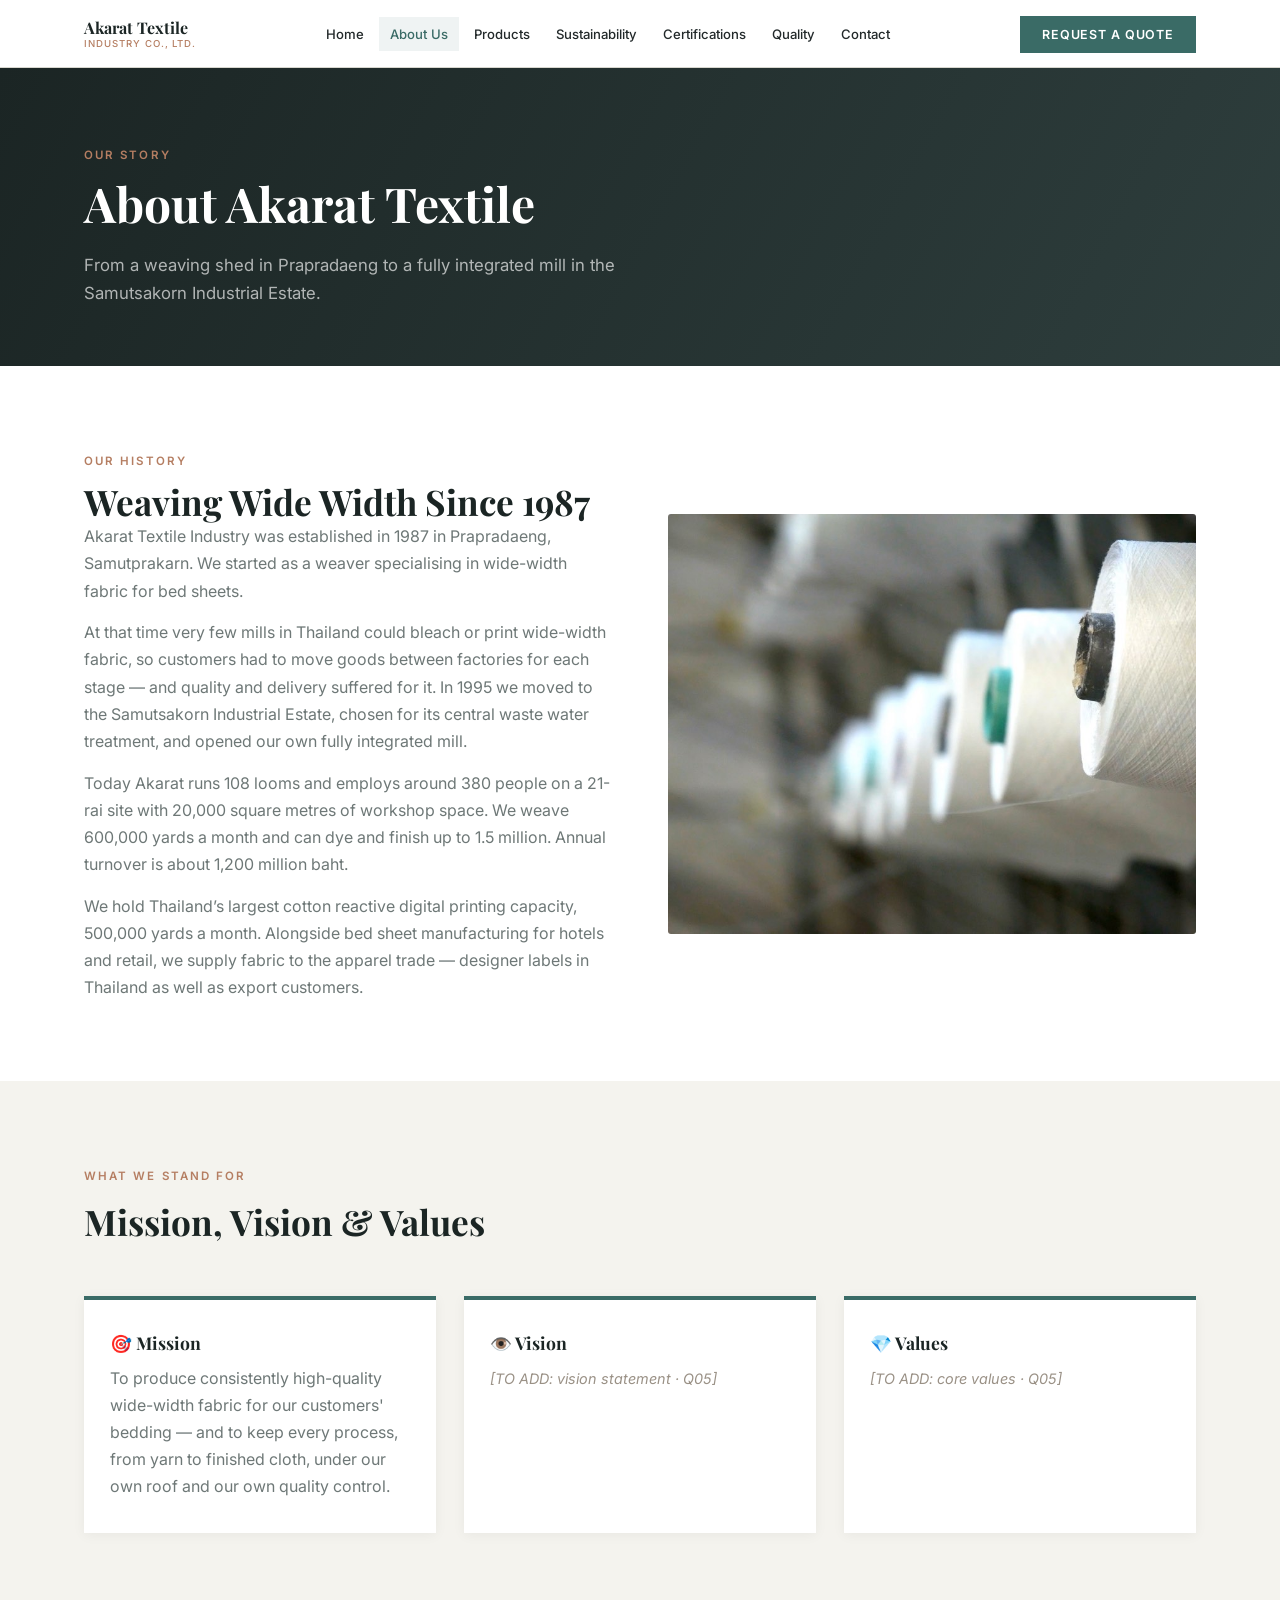
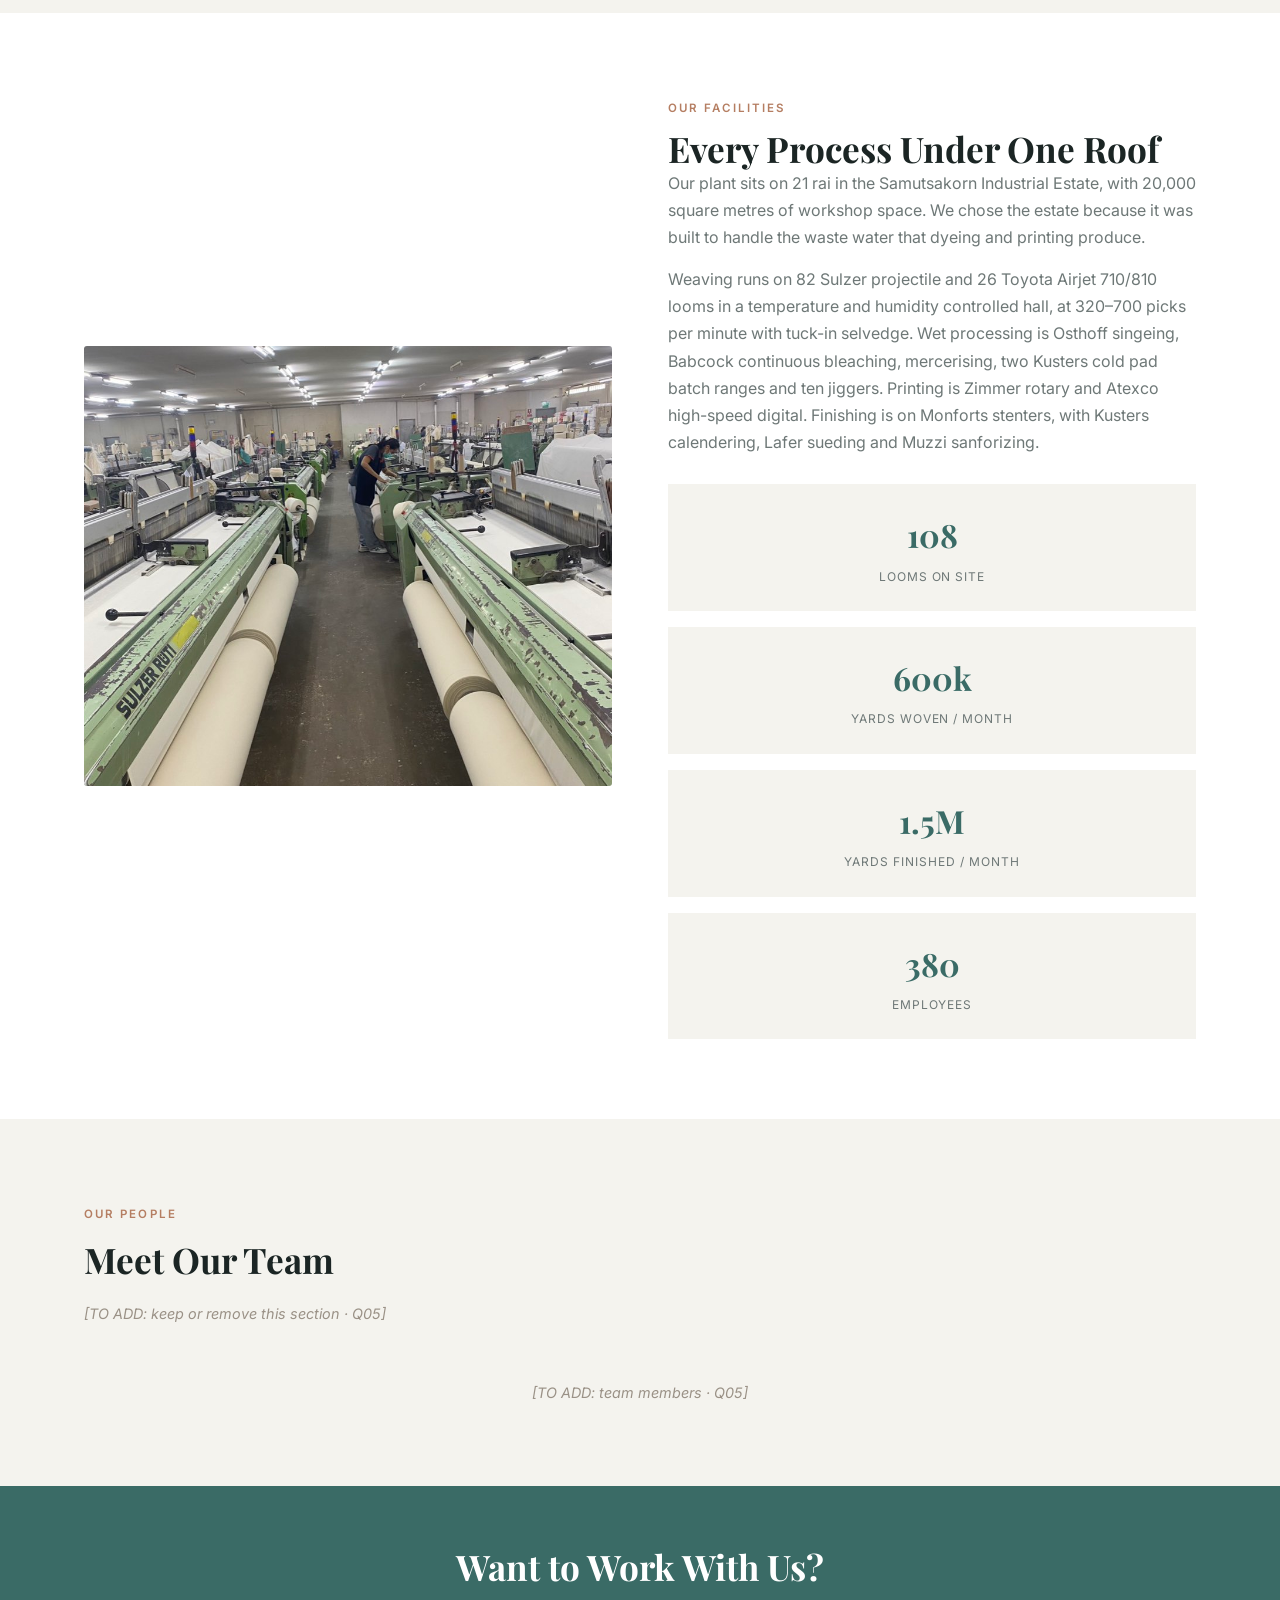
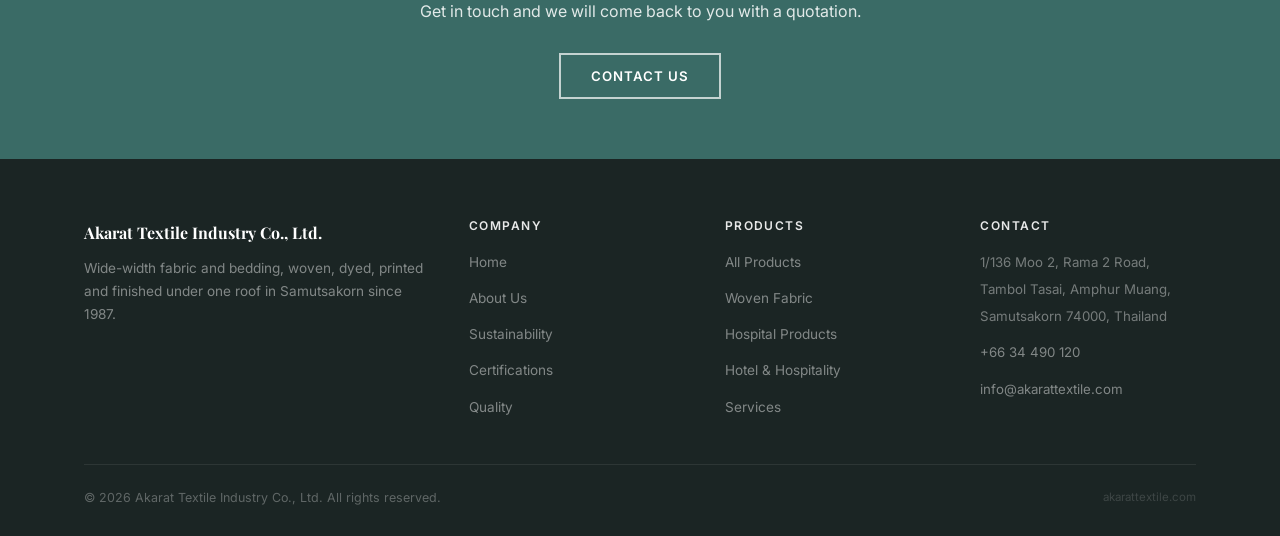
==== about.html @ 36aecc3c "Add Digital Printing as the first product category; publish the 500,000 yd/month capacity" ====
<!DOCTYPE html>
<html lang="en">
<head>
<meta charset="UTF-8">
<meta name="viewport" content="width=device-width, initial-scale=1.0">
<title>About Akarat Textile — Integrated Wide-Width Mill in Samutsakorn</title>
<meta name="description" content="Founded 1987, Akarat Textile runs 108 Sulzer and Toyota Airjet looms on a 21-rai site in the Samutsakorn Industrial Estate, with weaving, dyeing, printing and finishing all under one roof.">
<link rel="canonical" href="https://www.akarattextile.com/about.html">

<meta property="og:type" content="website">
<meta property="og:site_name" content="Akarat Textile Industry Co., Ltd.">
<meta property="og:title" content="About Akarat Textile — Integrated Wide-Width Mill in Samutsakorn">
<meta property="og:description" content="Founded 1987, Akarat Textile runs 108 Sulzer and Toyota Airjet looms on a 21-rai site in the Samutsakorn Industrial Estate, with weaving, dyeing, printing and finishing all under one roof.">
<meta property="og:url" content="https://www.akarattextile.com/about.html">
<meta property="og:image" content="https://www.akarattextile.com/images/site/weaving-hall-2.jpg">
<meta name="twitter:card" content="summary_large_image">

<link rel="icon" href="assets/favicon.svg" type="image/svg+xml">
<link rel="apple-touch-icon" href="assets/favicon.svg">

<link rel="preconnect" href="https://fonts.googleapis.com">
<link rel="preconnect" href="https://fonts.gstatic.com" crossorigin>
<link href="https://fonts.googleapis.com/css2?family=Playfair+Display:ital,wght@0,400;0,600;0,700;1,400&family=Inter:wght@300;400;500;600&display=swap" rel="stylesheet">
<link rel="stylesheet" href="assets/styles.css?v=20261118">
</head>
<body>

<nav class="site-nav">
  <div class="wrap nav-inner">

    <button class="nav-logo" onclick="navigate('home')" style="background:none;border:none;text-align:left;">
      <strong>Akarat Textile</strong>
      <span>Industry Co., Ltd.</span>
    </button>

    <div class="nav-links">
      <a href="index.html" class="nav-link" data-page="home"
         data-en="Home" data-th="หน้าหลัก">Home</a>
      <a href="about.html" class="nav-link active" data-page="about"
         data-en="About Us" data-th="เกี่ยวกับเรา">About Us</a>
      <a href="products.html" class="nav-link" data-page="products"
         data-en="Products" data-th="ผลิตภัณฑ์">Products</a>
      <a href="sustainability.html" class="nav-link" data-page="sustainability"
         data-en="Sustainability" data-th="ความยั่งยืน">Sustainability</a>
      <a href="certifications.html" class="nav-link" data-page="certifications"
         data-en="Certifications" data-th="การรับรอง">Certifications</a>
      <a href="quality.html" class="nav-link" data-page="quality"
         data-en="Quality" data-th="คุณภาพ">Quality</a>
      <a href="contact.html" class="nav-link" data-page="contact"
         data-en="Contact" data-th="ติดต่อเรา">Contact</a>
    </div>

    <div class="nav-right">
      <!-- Thai toggle hidden until Thai copy is written - see PRE-LAUNCH.md
      <button class="lang-btn" id="lang-btn" onclick="toggleLang()">ภาษาไทย</button> -->
      <button class="btn btn-accent btn-sm" onclick="navigate('contact')"
              data-en="Request a Quote" data-th="ขอใบเสนอราคา">Request a Quote</button>
      <button class="hamburger" id="hamburger" onclick="toggleMobile()" aria-label="Menu">
        <span></span><span></span><span></span>
      </button>
    </div>

  </div>
</nav>

<!-- Mobile menu -->
<div class="mobile-menu" id="mobile-menu">
  <a href="index.html" class="nav-link" data-page="home" data-en="Home" data-th="หน้าหลัก">Home</a>
  <a href="about.html" class="nav-link active" data-page="about" data-en="About Us" data-th="เกี่ยวกับเรา">About Us</a>
  <a href="products.html" class="nav-link" data-page="products" data-en="Products" data-th="ผลิตภัณฑ์">Products</a>
  <a href="sustainability.html" class="nav-link" data-page="sustainability" data-en="Sustainability" data-th="ความยั่งยืน">Sustainability</a>
  <a href="certifications.html" class="nav-link" data-page="certifications" data-en="Certifications" data-th="การรับรอง">Certifications</a>
  <a href="quality.html" class="nav-link" data-page="quality" data-en="Quality" data-th="คุณภาพ">Quality</a>
  <a href="contact.html" class="nav-link" data-page="contact" data-en="Contact" data-th="ติดต่อเรา">Contact</a>
  <button class="btn btn-accent" onclick="navigate('contact')" data-en="Request a Quote" data-th="ขอใบเสนอราคา">Request a Quote</button>
</div>

<!-- Thai notice hidden until Thai copy is written -->

<section class="page-hero">
    <div class="wrap">
      <span class="eyebrow" data-en="Our Story" data-th="เรื่องของเรา">Our Story</span>
      <h1 data-en="About Akarat Textile" data-th="เกี่ยวกับอคาราตเท็กซ์ไทล์">About Akarat Textile</h1>
      <p data-en="From a weaving shed in Prapradaeng to a fully integrated mill in the Samutsakorn Industrial Estate."
         data-th="[ภาษาไทย: คำบรรยายหน้า]">
        From a weaving shed in Prapradaeng to a fully integrated mill in the Samutsakorn Industrial Estate.
      </p>
    </div>
  </section>

  <!-- Company Story -->
  <section class="section">
    <div class="wrap">
      <div class="grid-2">
        <div>
          <span class="eyebrow" data-en="Our History" data-th="ประวัติของเรา">Our History</span>
          <h2 data-en="Weaving Wide Width Since 1987" data-th="[ภาษาไทย]">
            Weaving Wide Width Since 1987
          </h2>
          <p>Akarat Textile Industry was established in 1987 in Prapradaeng, Samutprakarn. We started as a weaver specialising in wide-width fabric for bed sheets.</p>
          <p>At that time very few mills in Thailand could bleach or print wide-width fabric, so customers had to move goods between factories for each stage — and quality and delivery suffered for it. In 1995 we moved to the Samutsakorn Industrial Estate, chosen for its central waste water treatment, and opened our own fully integrated mill.</p>
          <p>Today Akarat runs 108 looms and employs around 380 people on a 21-rai site with 20,000 square metres of workshop space. We weave 600,000 yards a month and can dye and finish up to 1.5 million. Annual turnover is about 1,200 million baht.</p>
          <p>We hold Thailand&rsquo;s largest cotton reactive digital printing capacity, 500,000 yards a month. Alongside bed sheet manufacturing for hotels and retail, we supply fabric to the apparel trade — designer labels in Thailand as well as export customers.</p>
        </div>
        <div class="ph-img" style="background-image:url('images/site/yarn-cones-closeup.jpg');background-size:cover;background-position:center;height:420px;border-radius:3px;"></div>
      </div>
    </div>
  </section>

  <!-- Mission / Vision / Values -->
  <section class="section sec-light">
    <div class="wrap">
      <div class="sec-header">
        <span class="eyebrow" data-en="What We Stand For" data-th="สิ่งที่เรายึดถือ">What We Stand For</span>
        <h2 data-en="Mission, Vision &amp; Values" data-th="พันธกิจ วิสัยทัศน์ &amp; ค่านิยม">Mission, Vision &amp; Values</h2>
      </div>
      <div class="grid-3">
        <div class="value-card">
          <h3>🎯 <span data-en="Mission" data-th="พันธกิจ">Mission</span></h3>
          <p>To produce consistently high-quality wide-width fabric for our customers' bedding — and to keep every process, from yarn to finished cloth, under our own roof and our own quality control.</p>
        </div>
        <div class="value-card">
          <h3>👁️ <span data-en="Vision" data-th="วิสัยทัศน์">Vision</span></h3>
          <p><span class="to-add">[TO ADD: vision statement · Q05]</span></p>
        </div>
        <div class="value-card">
          <h3>💎 <span data-en="Values" data-th="ค่านิยม">Values</span></h3>
          <p><span class="to-add">[TO ADD: core values · Q05]</span></p>
        </div>
      </div>
    </div>
  </section>

  <!-- Factory Capabilities -->
  <section class="section">
    <div class="wrap">
      <div class="grid-2">
        <div class="ph-img" style="background-image:url('images/site/weaving-sulzer-hall-1.jpg');background-size:cover;background-position:center;height:440px;border-radius:3px;"></div>
        <div>
          <span class="eyebrow" data-en="Our Facilities" data-th="โรงงานของเรา">Our Facilities</span>
          <h2 data-en="Every Process Under One Roof" data-th="[ภาษาไทย]">
            Every Process Under One Roof
          </h2>
          <p>Our plant sits on 21 rai in the Samutsakorn Industrial Estate, with 20,000 square metres of workshop space. We chose the estate because it was built to handle the waste water that dyeing and printing produce.</p>
          <p>Weaving runs on 82 Sulzer projectile and 26 Toyota Airjet 710/810 looms in a temperature and humidity controlled hall, at 320–700 picks per minute with tuck-in selvedge. Wet processing is Osthoff singeing, Babcock continuous bleaching, mercerising, two Kusters cold pad batch ranges and ten jiggers. Printing is Zimmer rotary and Atexco high-speed digital. Finishing is on Monforts stenters, with Kusters calendering, Lafer sueding and Muzzi sanforizing.</p>
          <div style="display:grid;grid-template-columns:repeat(auto-fit,minmax(260px,1fr));gap:16px;margin-top:28px;">
            <div class="stat-box"><div class="n">108</div><div class="l">Looms on site</div></div>
            <div class="stat-box"><div class="n">600k</div><div class="l">Yards woven / month</div></div>
            <div class="stat-box"><div class="n">1.5M</div><div class="l">Yards finished / month</div></div>
            <div class="stat-box"><div class="n">380</div><div class="l">Employees</div></div>
          </div>
        </div>
      </div>
    </div>
  </section>

  <!-- Team -->
  <section class="section sec-light">
    <div class="wrap">
      <div class="sec-header">
        <span class="eyebrow" data-en="Our People" data-th="ทีมของเรา">Our People</span>
        <h2 data-en="Meet Our Team" data-th="พบกับทีมของเรา">Meet Our Team</h2>
        <p><span class="to-add">[TO ADD: keep or remove this section · Q05]</span></p>
      </div>
      <p style="text-align:center;max-width:500px;margin:0 auto;"><span class="to-add">[TO ADD: team members · Q05]</span></p>
    </div>
  </section>

  <!-- CTA -->
  <section class="cta-banner">
    <div class="wrap">
      <h2 data-en="Want to Work With Us?" data-th="ต้องการทำงานร่วมกับเรา?">Want to Work With Us?</h2>
      <p>Get in touch and we will come back to you with a quotation.</p>
      <button class="btn btn-outline" onclick="navigate('contact')"
              data-en="Contact Us" data-th="ติดต่อเรา">Contact Us</button>
    </div>
  </section>


<footer class="site-footer">
  <div class="wrap">
    <div class="footer-grid">
      <div class="footer-brand">
        <div class="footer-brand-name">Akarat Textile Industry Co., Ltd.</div>
        <p>Wide-width fabric and bedding, woven, dyed, printed and finished under one roof in Samutsakorn since 1987.</p>
      </div>
      <div class="footer-col">
        <h4 data-en="Company" data-th="บริษัท">Company</h4>
        <ul>
          <li><a href="index.html" data-en="Home" data-th="หน้าหลัก">Home</a></li>
          <li><a href="about.html" data-en="About Us" data-th="เกี่ยวกับเรา">About Us</a></li>
          <li><a href="sustainability.html" data-en="Sustainability" data-th="ความยั่งยืน">Sustainability</a></li>
          <li><a href="certifications.html" data-en="Certifications" data-th="การรับรอง">Certifications</a></li>
          <li><a href="quality.html" data-en="Quality" data-th="คุณภาพ">Quality</a></li>
        </ul>
      </div>
      <div class="footer-col">
        <h4 data-en="Products" data-th="ผลิตภัณฑ์">Products</h4>
        <ul>
          <li><a href="products.html" data-en="All Products" data-th="ผลิตภัณฑ์ทั้งหมด">All Products</a></li>
          <li><a href="products.html" data-en="Woven Fabric" data-th="ผ้าทอ">Woven Fabric</a></li>
          <li><a href="products.html" data-en="Hospital Products" data-th="ผลิตภัณฑ์โรงพยาบาล">Hospital Products</a></li>
          <li><a href="products.html" data-en="Hotel &amp; Hospitality" data-th="โรงแรมและการบริการ">Hotel &amp; Hospitality</a></li>
          <li><a href="products.html" data-en="Services" data-th="บริการ">Services</a></li>
        </ul>
      </div>
      <div class="footer-col">
        <h4 data-en="Contact" data-th="ติดต่อ">Contact</h4>
        <ul>
          <li><span style="color:rgba(255,255,255,.4);font-size:.83rem;">1/136 Moo 2, Rama 2 Road, Tambol Tasai, Amphur Muang, Samutsakorn 74000, Thailand</span></li>
          <li><a href="tel:+6634490120" style="font-size:.83rem;">+66 34 490 120</a></li>
          <li><a href="mailto:info@akarattextile.com" style="font-size:.83rem;">info@akarattextile.com</a></li>
        </ul>
      </div>
    </div>
    <div class="footer-bottom">
      <span>© <span id="yr"></span> Akarat Textile Industry Co., Ltd. All rights reserved.</span>
      <span style="font-size:.72rem;opacity:.5;">akarattextile.com</span>
    </div>
  </div>
</footer>

<script src="assets/site.js?v=20261118"></script>
</body>
</html>
---- assets/styles.css ----
/* ================================================================
   VARIABLES & RESET
   ================================================================ */
:root {
  /* Palette sampled from a photograph of the Akarat building.
     Slate with a green-cyan cast, warm off-white render, clay fins. */
  --primary:   #1B2524;   /* near-black slate */
  --slate:     #2E3E3D;   /* lifted slate, for gradients */
  --accent:    #3A6B66;   /* glass teal */
  --accent-h:  #2C5450;
  --light:     #F4F3EE;   /* warm paper */
  --light2:    #E8E7E0;
  --white:     #ffffff;
  --text:      #22292A;
  --muted:     #6E7877;
  --border:    #D8D7CF;
  --gold:      #B57E62;   /* clay — the building's fins */
  --fh:        'Playfair Display', Georgia, serif;
  --fb:        'Inter', system-ui, sans-serif;
  --nav-h:     68px;
  --max:       1160px;
  --radius:    0;      /* squared geometry */
  --shadow:    0 2px 16px rgba(27,37,36,.10);
  --tr:        0.2s ease;
}
*, *::before, *::after { box-sizing: border-box; margin: 0; padding: 0; }
html { scroll-behavior: smooth; }
body { font-family: var(--fb); font-size: 16px; color: var(--text); background: var(--white); line-height: 1.7; -webkit-font-smoothing: antialiased; }
img { max-width: 100%; display: block; }
a { color: inherit; text-decoration: none; }
ul, ol { list-style: none; }
button { font-family: inherit; cursor: pointer; border: none; background: none; }
input, select, textarea { font-family: inherit; }

/* ================================================================
   TYPOGRAPHY
   ================================================================ */
h1,h2,h3,h4,h5 { font-family: var(--fh); line-height: 1.2; color: var(--primary); }
h1 { font-size: clamp(2rem, 4.5vw, 3rem); }
h2 { font-size: clamp(1.5rem, 3vw, 2.2rem); }
h3 { font-size: 1.3rem; }
h4 { font-size: 1rem; font-family: var(--fb); font-weight: 600; }
p  { color: var(--muted); margin-bottom: .9rem; }
p:last-child { margin-bottom: 0; }

.eyebrow {
  display: inline-block;
  font-size: .72rem;
  font-weight: 600;
  letter-spacing: .18em;
  text-transform: uppercase;
  color: var(--gold);
  margin-bottom: .6rem;
}

/* ================================================================
   LAYOUT
   ================================================================ */
.wrap { max-width: var(--max); margin: 0 auto; padding: 0 24px; }
.section { padding: 80px 0; }
.sec-light { background: var(--light); }
.sec-dark  { background: var(--primary); }
.sec-dark h1,.sec-dark h2,.sec-dark h3,.sec-dark h4 { color: var(--white); }
.sec-dark p { color: rgba(255,255,255,.65); }
.sec-header { text-align: left; max-width: 640px; margin: 0 0 52px; }
/* Breathing room under a section heading before its standfirst. */
.sec-header h2 { margin-bottom: 18px; }
.sec-header .eyebrow { margin-bottom: .9rem; }

.grid-2 { display: grid; grid-template-columns: 1fr 1fr; gap: 56px; align-items: center; }
.grid-3 { display: grid; grid-template-columns: repeat(3,1fr); gap: 28px; }
.grid-4 { display: grid; grid-template-columns: repeat(4,1fr); gap: 28px; }
.grid-auto { display: grid; grid-template-columns: repeat(auto-fill, minmax(280px,1fr)); gap: 24px; }

/* ================================================================
   BUTTONS
   ================================================================ */
.btn {
  display: inline-block;
  padding: 13px 30px;
  font-size: .83rem;
  font-weight: 600;
  letter-spacing: .07em;
  text-transform: uppercase;
  border-radius: var(--radius);
  transition: all var(--tr);
  border: 2px solid transparent;
  cursor: pointer;
}
.btn-accent  { background: var(--accent); color: var(--white); border-color: var(--accent); }
.btn-accent:hover { background: var(--accent-h); border-color: var(--accent-h); }
.btn-outline { background: transparent; color: var(--white); border-color: rgba(255,255,255,.7); }
.btn-outline:hover { background: var(--white); color: var(--primary); border-color: var(--white); }
.btn-dark    { background: var(--primary); color: var(--white); border-color: var(--primary); }
.btn-dark:hover { background: var(--slate); }
.btn-ghost   { background: transparent; color: var(--accent); border-color: var(--accent); }
.btn-ghost:hover { background: var(--accent); color: var(--white); }
.btn-sm { padding: 9px 20px; font-size: .78rem; }

/* ================================================================
   PAGE SWITCHING
   ================================================================ */
.page { display: none; }
.page.active { display: block; animation: fadeUp .28s ease both; }
@keyframes fadeUp {
  from { opacity: 0; transform: translateY(10px); }
  to   { opacity: 1; transform: translateY(0); }
}

/* ================================================================
   NAVIGATION
   ================================================================ */
.site-nav {
  position: sticky; top: 0; z-index: 200;
  background: var(--white);
  border-bottom: 1px solid var(--border);
  height: var(--nav-h);
}
.nav-inner {
  display: flex; align-items: center; justify-content: space-between;
  height: var(--nav-h); gap: 16px;
}
.nav-logo {
  display: flex; flex-direction: column; line-height: 1.15;
  font-family: var(--fh); color: var(--primary);
  white-space: nowrap; flex-shrink: 0;
}
.nav-logo strong { font-size: 1rem; font-weight: 700; }
.nav-logo span   { font-size: .6rem; letter-spacing: .1em; text-transform: uppercase; color: var(--gold); font-family: var(--fb); font-weight: 500; }

.nav-links {
  display: flex; align-items: center; gap: 4px;
  flex: 1; justify-content: center;
}
.nav-links a {
  padding: 6px 11px;
  font-size: .82rem; font-weight: 500;
  color: var(--text); border-radius: var(--radius);
  transition: color var(--tr), background var(--tr);
  white-space: nowrap;
}
.nav-links a:hover { color: var(--accent); }
.nav-links a.active { color: var(--accent); background: rgba(58,107,102,.08); }

.nav-right { display: flex; align-items: center; gap: 10px; flex-shrink: 0; }

.lang-btn {
  font-size: .76rem; font-weight: 600; padding: 6px 12px;
  border: 1px solid var(--border); border-radius: 0;
  color: var(--text); transition: all var(--tr);
}
.lang-btn:hover { border-color: var(--accent); color: var(--accent); }

/* mobile hamburger */
.hamburger {
  display: none; flex-direction: column; gap: 5px;
  padding: 4px; cursor: pointer;
}
.hamburger span {
  display: block; width: 22px; height: 2px;
  background: var(--primary); border-radius: 2px;
  transition: all var(--tr);
}
.hamburger.open span:nth-child(1) { transform: translateY(7px) rotate(45deg); }
.hamburger.open span:nth-child(2) { opacity: 0; }
.hamburger.open span:nth-child(3) { transform: translateY(-7px) rotate(-45deg); }

.mobile-menu {
  display: none; position: fixed; top: var(--nav-h); left: 0; right: 0;
  background: var(--white); border-bottom: 1px solid var(--border);
  padding: 16px 24px; z-index: 199;
  flex-direction: column; gap: 4px;
}
.mobile-menu.open { display: flex; }
.mobile-menu a {
  padding: 10px 8px; font-size: .9rem; font-weight: 500;
  border-radius: var(--radius); color: var(--text);
}
.mobile-menu a:hover, .mobile-menu a.active { color: var(--accent); background: rgba(58,107,102,.07); }
.mobile-menu .btn { margin-top: 8px; text-align: center; }

/* Thai language notice */
.lang-notice {
  display: none;
  background: #F2EDE7; border-top: 3px solid var(--gold);
  padding: 10px 24px; text-align: center;
  font-size: .82rem; color: #6B4A38;
}
body.lang-th .lang-notice { display: block; }

/* ================================================================
   HERO
   ================================================================ */
.hero {
  min-height: 90vh;
  background: var(--primary) url('../images/site/hero-yarn-cones.jpg') center/cover no-repeat;
  display: flex; align-items: center;
  position: relative; overflow: hidden;
}
/* Scrim: heavy on the left where the copy sits, opening up on the right
   so the yarn cones still read. Without it the headline turns to mush. */
.hero::after {
  content: '';
  position: absolute; inset: 0;
  background: linear-gradient(90deg,
    rgba(27,37,36,.94) 0%, rgba(27,37,36,.86) 45%, rgba(27,37,36,.60) 100%);
  pointer-events: none;
}
.hero-content { position: relative; z-index: 2; max-width: 640px; padding: 64px 0; }
.hero-badge {
  display: inline-block;
  border: 1px solid rgba(181,126,98,.6);
  background: rgba(181,126,98,.1);
  color: var(--gold); font-size: .72rem;
  letter-spacing: .18em; text-transform: uppercase;
  padding: 6px 16px; border-radius: var(--radius);
  font-weight: 600; margin-bottom: 22px;
}
.hero h1 { color: var(--white); margin-bottom: 20px; font-size: clamp(2.2rem,5vw,3.4rem); }
.hero p  { color: rgba(255,255,255,.75); font-size: 1.05rem; max-width: 500px; margin-bottom: 36px; }
.hero-btns { display: flex; gap: 14px; flex-wrap: wrap; }
.hero-stats { display: flex; gap: 48px; margin-top: 56px; }
.hero-stats > div { border-top: 1px solid var(--gold); padding-top: 18px; min-width: 104px; }
.stat-num {
  display: block; font-family: var(--fh); font-size: 2rem;
  font-weight: 700; color: var(--gold);
}
.stat-lbl {
  font-size: .72rem; letter-spacing: .1em; text-transform: uppercase;
  color: rgba(255,255,255,.55);
}

/* ================================================================
   PAGE HERO (interior pages)
   ================================================================ */
.page-hero {
  background: linear-gradient(118deg, var(--primary) 0%, var(--slate) 100%);
  padding: 72px 0 58px; text-align: left;
}
.page-hero h1 { color: var(--white); margin-bottom: 18px; }
.page-hero p  { color: rgba(255,255,255,.65); font-size: 1.05rem; max-width: 580px; margin: 0; }

/* ================================================================
   ABOUT STRIP (homepage teaser)
   ================================================================ */
.about-strip { display: grid; grid-template-columns: 1fr 1fr; min-height: 440px; }
.strip-img { min-height: 360px; }
.strip-body { background: var(--light); padding: 60px 52px; display: flex; flex-direction: column; justify-content: center; }
.strip-body h2 { margin-bottom: 16px; }

/* ================================================================
   PRODUCT CARDS (homepage preview)
   ================================================================ */
.prod-card {
  background: transparent; border: none; overflow: hidden;
  transition: transform var(--tr);
}
.prod-card:hover { transform: translateY(-3px); }
.prod-card-img { height: 215px; width: 100%; }
.prod-card-body { padding: 16px 0 0; border-top: 1px solid var(--border); }
.prod-card-body h3 { font-size: 1rem; margin-bottom: 6px; }
.prod-card-body p  { font-size: .85rem; }

/* ================================================================
   FEATURES GRID
   ================================================================ */
.feature-box { text-align: center; padding: 28px 20px; }
.feat-icon {
  width: 56px; height: 56px; border-radius: 0;
  background: rgba(255,255,255,.08);
  display: flex; align-items: center; justify-content: center;
  font-size: 1.4rem; margin: 0 auto 16px;
  border: 1px solid rgba(255,255,255,.12);
}
.feature-box h3 { font-size: 1.05rem; color: var(--white); margin-bottom: 8px; }

/* ================================================================
   MARKETS
   ================================================================ */
.market-tags { display: flex; flex-wrap: wrap; gap: 10px; justify-content: center; margin-top: 28px; }
.market-tag {
  background: rgba(255,255,255,.08);
  border: 1px solid rgba(255,255,255,.18);
  color: rgba(255,255,255,.85); padding: 7px 18px;
  border-radius: 0; font-size: .85rem;
}

/* ================================================================
   TESTIMONIALS
   ================================================================ */
.testi-card {
  background: var(--white); border-radius: var(--radius);
  padding: 30px; border-left: 4px solid var(--accent);
  box-shadow: 0 2px 12px rgba(0,0,0,.06);
}
.testi-text { font-style: italic; color: var(--text); font-size: .92rem; margin-bottom: 16px; }
.testi-name { font-weight: 600; font-size: .85rem; color: var(--primary); }
.testi-co   { font-size: .78rem; color: var(--muted); }

/* ================================================================
   CTA BANNER
   ================================================================ */
.cta-banner { background: var(--accent); padding: 60px 0; text-align: center; }
.cta-banner h2 { color: var(--white); margin-bottom: 10px; }
.cta-banner p  { color: rgba(255,255,255,.85); margin-bottom: 28px; }

/* ================================================================
   PRODUCTS PAGE
   ================================================================ */
.filter-bar { display: flex; gap: 10px; flex-wrap: wrap; margin-bottom: 48px; }
.filter-btn {
  padding: 8px 18px; font-size: .8rem; font-weight: 500;
  border: 1px solid var(--border); border-radius: 0;
  color: var(--text); transition: all var(--tr);
}
.filter-btn:hover, .filter-btn.active {
  background: var(--primary); color: var(--white); border-color: var(--primary);
}

.prod-section { padding: 52px 0; border-bottom: 1px solid var(--border); }
.prod-section:last-child { border-bottom: none; }
.prod-detail { display: grid; grid-template-columns: 1fr 1fr; gap: 52px; align-items: start; }
.prod-detail.reverse .prod-detail-img { order: 2; }
.prod-detail.reverse .prod-detail-body { order: 1; }
.prod-detail-img { border-radius: var(--radius); overflow: hidden; }

.spec-table { width: 100%; border-collapse: collapse; margin-top: 18px; font-size: .84rem; }
.spec-table th, .spec-table td {
  padding: 9px 13px; text-align: left;
  border-bottom: 1px solid var(--border);
}
.spec-table th {
  background: var(--light); font-weight: 600;
  color: var(--primary); font-size: .75rem;
  text-transform: uppercase; letter-spacing: .06em;
}
.spec-table tr:last-child td { border-bottom: none; }

.prod-tags { display: flex; flex-wrap: wrap; gap: 6px; margin-top: 16px; }
.prod-tag {
  background: var(--light); color: var(--primary);
  font-size: .72rem; padding: 4px 12px;
  border-radius: 0; border: 1px solid var(--border);
}

.service-badge {
  display: inline-block;
  background: rgba(58,107,102,.12); color: var(--accent);
  font-size: .72rem; font-weight: 600; letter-spacing: .1em;
  text-transform: uppercase; padding: 4px 12px; border-radius: 0;
  border: 1px solid rgba(58,107,102,.3); margin-bottom: 12px;
}

/* ================================================================
   ABOUT PAGE
   ================================================================ */
.stat-box {
  background: var(--light); border-radius: var(--radius);
  padding: 24px; text-align: center;
}
.stat-box .n { font-family: var(--fh); font-size: 2rem; color: var(--accent); font-weight: 700; }
.stat-box .l { font-size: .75rem; text-transform: uppercase; letter-spacing: .08em; color: var(--muted); margin-top: 4px; }

.value-card {
  background: var(--white); border-radius: var(--radius);
  padding: 32px 26px; border-top: 4px solid var(--accent);
  box-shadow: 0 2px 12px rgba(0,0,0,.05);
}
.value-card h3 { margin-bottom: 12px; font-size: 1.1rem; }

/* ================================================================
   SUSTAINABILITY / CERTS / QUALITY
   ================================================================ */
.principle-card {
  display: flex; gap: 20px; align-items: flex-start;
  padding: 28px; background: var(--white);
  border-radius: var(--radius); box-shadow: 0 2px 12px rgba(0,0,0,.05);
}
.principle-icon {
  width: 48px; height: 48px; border-radius: 0;
  background: rgba(58,107,102,.1); border: 1px solid rgba(58,107,102,.2);
  display: flex; align-items: center; justify-content: center;
  font-size: 1.2rem; flex-shrink: 0;
}
.principle-card h4 { margin-bottom: 6px; }

.cert-card {
  background: var(--white); border: 1px solid var(--border);
  border-radius: var(--radius); padding: 32px 24px; text-align: center;
  transition: box-shadow var(--tr);
}
.cert-card:hover { box-shadow: var(--shadow); }
.cert-icon {
  width: 72px; height: 72px; border-radius: 0;
  background: var(--light2); display: flex; align-items: center;
  justify-content: center; font-size: 2rem; margin: 0 auto 16px;
}
.cert-card h3 { font-size: 1rem; margin-bottom: 8px; }

.process-step {
  display: flex; gap: 20px; align-items: flex-start; margin-bottom: 32px;
}
.step-num {
  width: 44px; height: 44px; border-radius: 0;
  background: var(--accent); color: var(--white);
  font-family: var(--fh); font-size: 1.1rem; font-weight: 700;
  display: flex; align-items: center; justify-content: center; flex-shrink: 0;
}
.process-step h4 { margin-bottom: 6px; }

/* ================================================================
   CONTACT PAGE
   ================================================================ */
.contact-grid { display: grid; grid-template-columns: 1fr 1.4fr; gap: 64px; align-items: start; }
.contact-detail { display: flex; gap: 14px; align-items: flex-start; margin-bottom: 22px; }
.cd-icon {
  width: 38px; height: 38px; background: var(--light);
  border-radius: 0; display: flex; align-items: center;
  justify-content: center; font-size: .95rem; flex-shrink: 0;
}
.cd-label { font-weight: 600; font-size: .82rem; display: block; margin-bottom: 3px; }
.cd-val { font-size: .85rem; color: var(--muted); }

.form-group { margin-bottom: 18px; }
.form-group label { display: block; font-size: .83rem; font-weight: 500; margin-bottom: 6px; }
.form-group input,
.form-group select,
.form-group textarea {
  width: 100%; padding: 11px 14px;
  border: 1px solid var(--border); border-radius: var(--radius);
  font-size: .9rem; color: var(--text);
  transition: border-color var(--tr);
}
.form-group input:focus,
.form-group select:focus,
.form-group textarea:focus { outline: none; border-color: var(--accent); }
.form-group textarea { resize: vertical; min-height: 110px; }
.form-row { display: grid; grid-template-columns: 1fr 1fr; gap: 16px; }

.form-success {
  display: none; background: #e8f5e9; border: 1px solid #a5d6a7;
  border-radius: var(--radius); padding: 16px 20px;
  color: #2e7d32; font-size: .9rem; margin-bottom: 20px; text-align: center;
}
.form-success.show { display: block; }

.map-placeholder {
  background: var(--light2); border-radius: var(--radius);
  height: 200px; display: flex; align-items: center;
  justify-content: center; color: var(--muted);
  font-size: .82rem; text-align: center; padding: 20px;
  border: 1px dashed var(--border); margin-top: 24px;
}

.quote-divider {
  border-top: 2px solid var(--border); margin-top: 48px; padding-top: 40px;
}

/* ================================================================
   FOOTER
   ================================================================ */
.site-footer { background: var(--primary); padding: 60px 0 28px; }
.footer-grid { display: grid; grid-template-columns: 1.6fr 1fr 1fr 1fr; gap: 40px; margin-bottom: 44px; }
.footer-brand-name { font-family: var(--fh); font-size: 1rem; color: var(--white); font-weight: 700; margin-bottom: 10px; }
.footer-brand p { font-size: .85rem; color: rgba(255,255,255,.45); }
.footer-col h4 {
  font-family: var(--fb); font-size: .75rem; font-weight: 600;
  letter-spacing: .12em; text-transform: uppercase;
  color: rgba(255,255,255,.9); margin-bottom: 14px;
}
.footer-col ul { display: flex; flex-direction: column; gap: 9px; }
.footer-col ul a { font-size: .85rem; color: rgba(255,255,255,.45); transition: color var(--tr); }
.footer-col ul a:hover { color: var(--accent); }
.footer-bottom {
  border-top: 1px solid rgba(255,255,255,.08); padding-top: 22px;
  display: flex; justify-content: space-between; align-items: center;
  font-size: .78rem; color: rgba(255,255,255,.3);
}

/* ================================================================
   PLACEHOLDER STYLES (remove in production)
   ================================================================ */
.ph-img {
  display: flex; align-items: center; justify-content: center;
  text-align: center; padding: 20px;
  font-size: .78rem; color: rgba(0,0,0,.35); line-height: 1.5;
}
.to-add { color:#9a9186; font-style:italic; font-size:.9em; }
.ph-text {
  background: #fffbf0; border: 1px dashed #d4b060;
  border-radius: var(--radius); padding: 10px 14px;
  font-size: .8rem; color: #9a7430; font-style: italic;
  margin-bottom: 14px;
}

/* ================================================================
   SCROLL-TO-TOP
   ================================================================ */
#back-top {
  position: fixed; bottom: 28px; right: 28px; z-index: 300;
  width: 42px; height: 42px; border-radius: 0;
  background: var(--primary); color: var(--white);
  display: flex; align-items: center; justify-content: center;
  font-size: 1rem; opacity: 0; pointer-events: none;
  transition: opacity var(--tr), background var(--tr);
  box-shadow: 0 2px 12px rgba(0,0,0,.2);
}
#back-top.show { opacity: 1; pointer-events: all; }
#back-top:hover { background: var(--accent); }

/* ================================================================
   RESPONSIVE
   ================================================================ */
@media (max-width: 960px) {
  /* Narrow screens: the headline crosses the whole frame, so the scrim
     has to stay dark all the way across or the type turns to mush. */
  .hero::after { background: linear-gradient(90deg,
    rgba(27,37,36,.94) 0%, rgba(27,37,36,.90) 55%, rgba(27,37,36,.82) 100%); }
  .nav-links { display: none; }
  .hamburger { display: flex; }
  .nav-right .btn { display: none; }
  .about-strip { grid-template-columns: 1fr; }
  .contact-grid { grid-template-columns: 1fr; }
  .footer-grid { grid-template-columns: 1fr 1fr; }
  .grid-2 { grid-template-columns: 1fr; gap: 32px; }
  .grid-3 { grid-template-columns: 1fr 1fr; }
  .grid-4 { grid-template-columns: 1fr 1fr; }
  .prod-detail { grid-template-columns: 1fr; }
  .prod-detail.reverse .prod-detail-img { order: 0; }
  .prod-detail.reverse .prod-detail-body { order: 0; }
  .hero-stats { gap: 28px; }
}
@media (max-width: 600px) {
  .section { padding: 56px 0; }
  .strip-body { padding: 36px 24px; }
  .grid-3, .grid-4 { grid-template-columns: 1fr; }
  .form-row { grid-template-columns: 1fr; }
  .footer-grid { grid-template-columns: 1fr; }
  .hero-stats { flex-wrap: wrap; gap: 20px; }
}
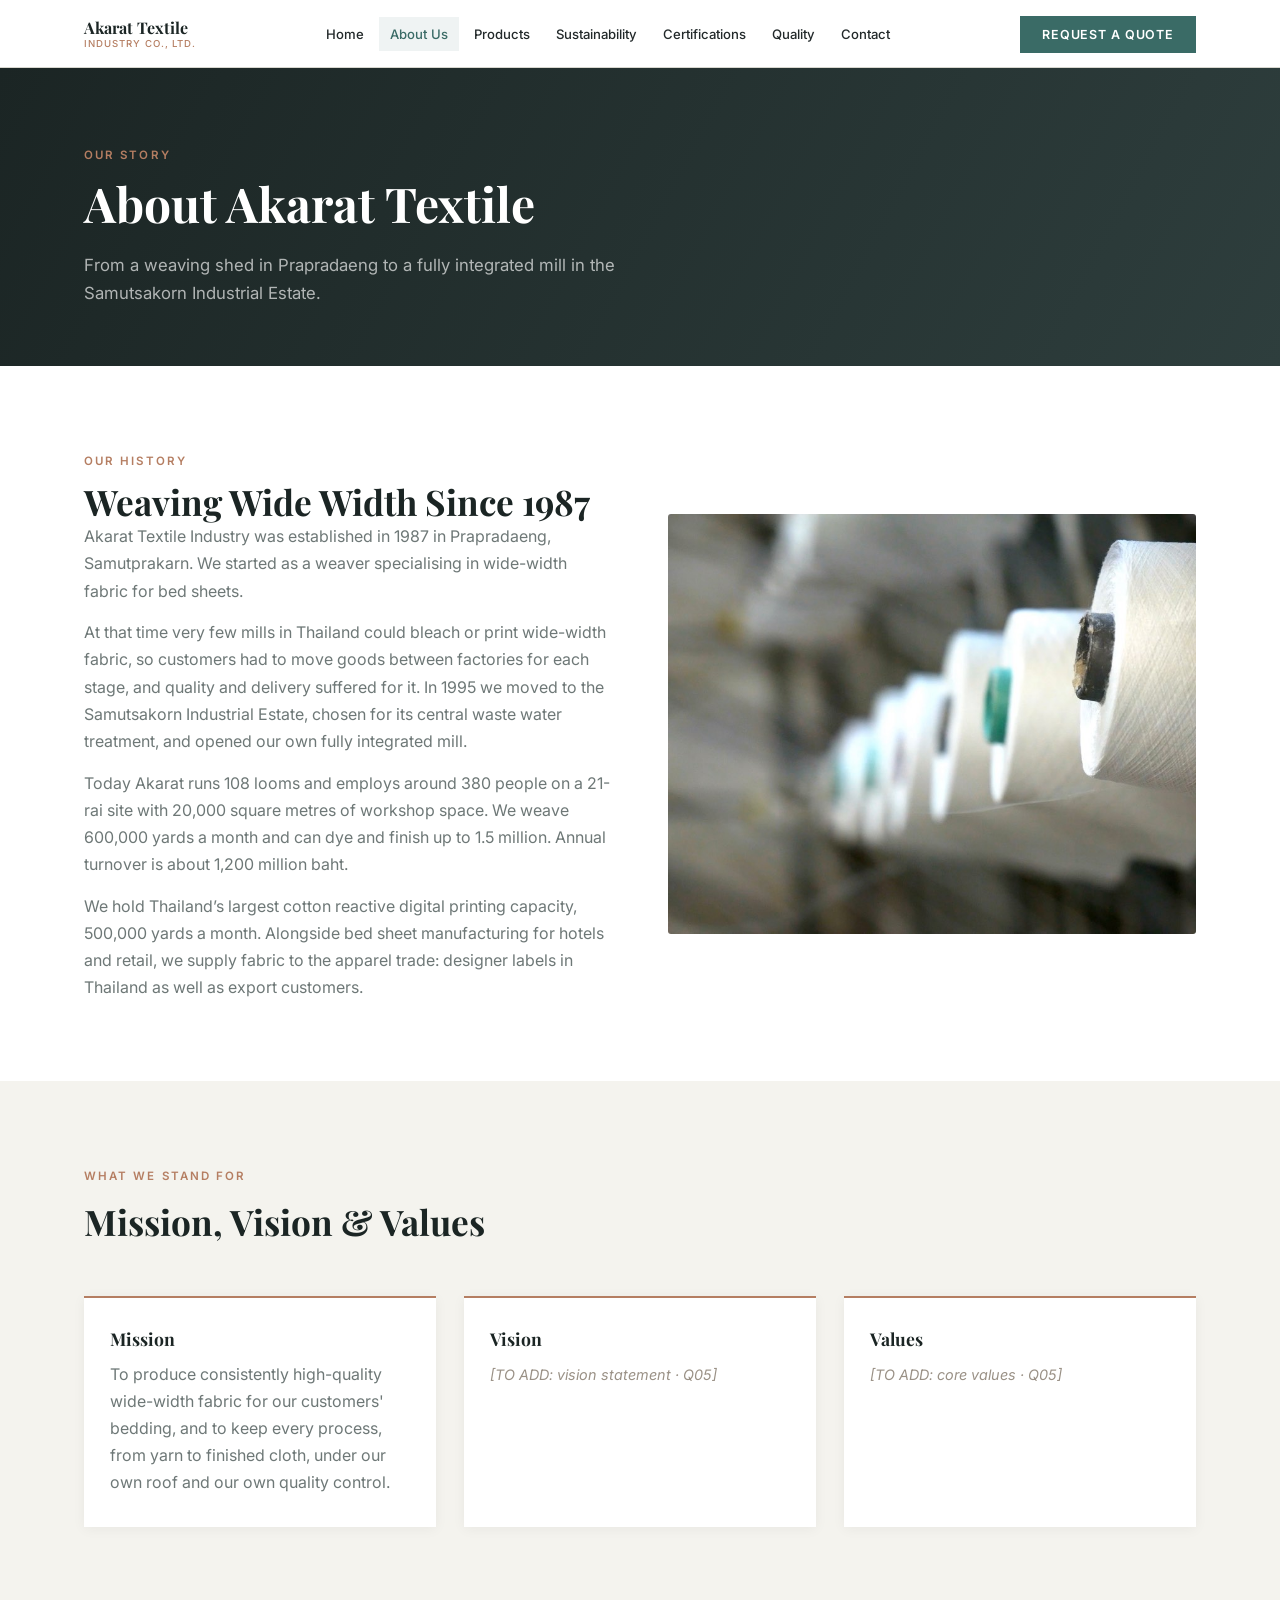
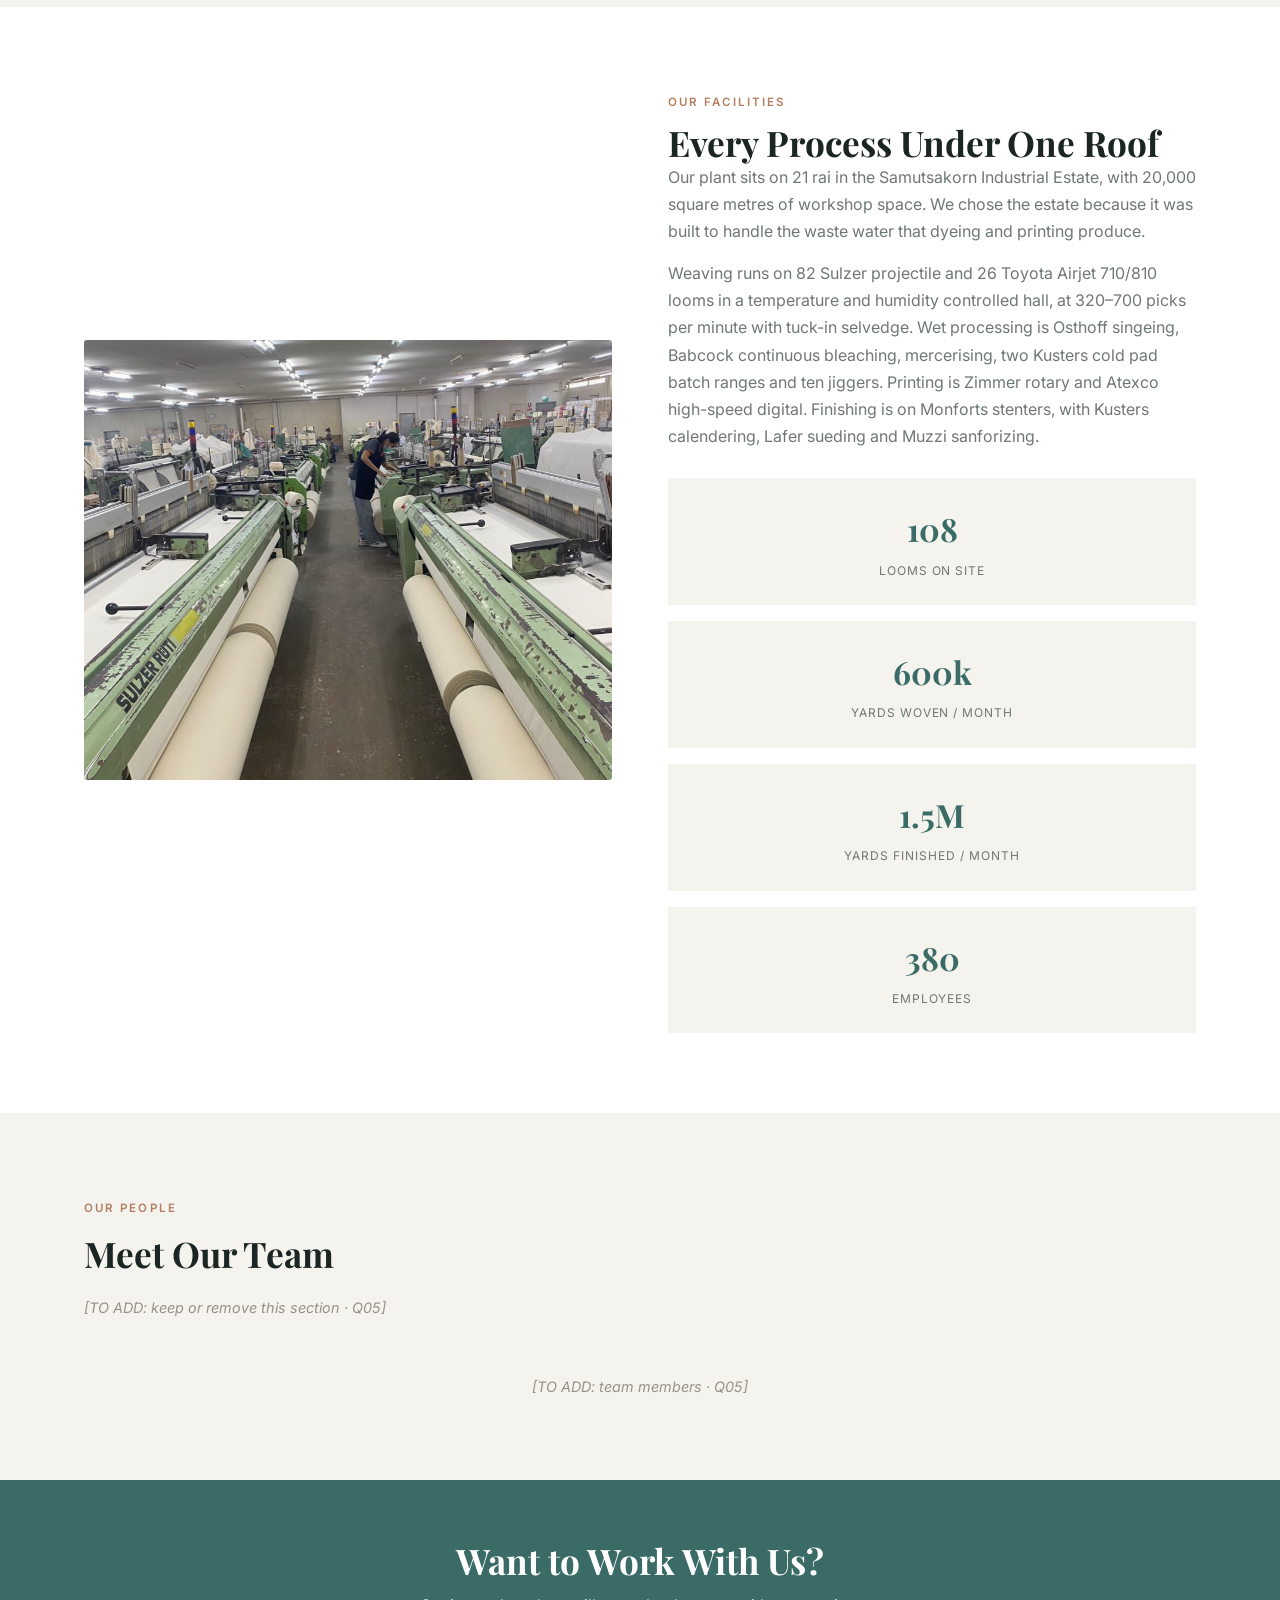
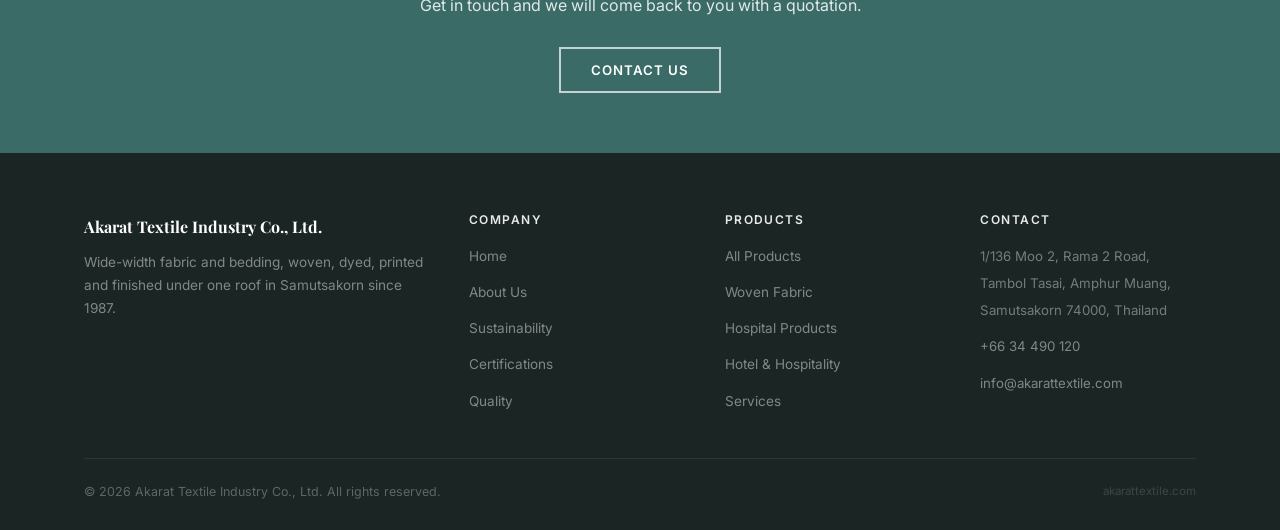
==== commit 1f1b0f2c: "Design pass: drop all emoji, warm up the Why section, remove em-dashes, move the No. 1 claim" ====
--- a/about.html
+++ b/about.html
@@ -3,13 +3,13 @@
 <head>
 <meta charset="UTF-8">
 <meta name="viewport" content="width=device-width, initial-scale=1.0">
-<title>About Akarat Textile — Integrated Wide-Width Mill in Samutsakorn</title>
+<title>About Akarat Textile | Integrated Wide-Width Mill in Samutsakorn</title>
 <meta name="description" content="Founded 1987, Akarat Textile runs 108 Sulzer and Toyota Airjet looms on a 21-rai site in the Samutsakorn Industrial Estate, with weaving, dyeing, printing and finishing all under one roof.">
 <link rel="canonical" href="https://www.akarattextile.com/about.html">
 
 <meta property="og:type" content="website">
 <meta property="og:site_name" content="Akarat Textile Industry Co., Ltd.">
-<meta property="og:title" content="About Akarat Textile — Integrated Wide-Width Mill in Samutsakorn">
+<meta property="og:title" content="About Akarat Textile | Integrated Wide-Width Mill in Samutsakorn">
 <meta property="og:description" content="Founded 1987, Akarat Textile runs 108 Sulzer and Toyota Airjet looms on a 21-rai site in the Samutsakorn Industrial Estate, with weaving, dyeing, printing and finishing all under one roof.">
 <meta property="og:url" content="https://www.akarattextile.com/about.html">
 <meta property="og:image" content="https://www.akarattextile.com/images/site/weaving-hall-2.jpg">
@@ -21,7 +21,7 @@
 <link rel="preconnect" href="https://fonts.googleapis.com">
 <link rel="preconnect" href="https://fonts.gstatic.com" crossorigin>
 <link href="https://fonts.googleapis.com/css2?family=Playfair+Display:ital,wght@0,400;0,600;0,700;1,400&family=Inter:wght@300;400;500;600&display=swap" rel="stylesheet">
-<link rel="stylesheet" href="assets/styles.css?v=20261118">
+<link rel="stylesheet" href="assets/styles.css?v=20261118b">
 </head>
 <body>
 
@@ -98,9 +98,9 @@
             Weaving Wide Width Since 1987
           </h2>
           <p>Akarat Textile Industry was established in 1987 in Prapradaeng, Samutprakarn. We started as a weaver specialising in wide-width fabric for bed sheets.</p>
-          <p>At that time very few mills in Thailand could bleach or print wide-width fabric, so customers had to move goods between factories for each stage — and quality and delivery suffered for it. In 1995 we moved to the Samutsakorn Industrial Estate, chosen for its central waste water treatment, and opened our own fully integrated mill.</p>
+          <p>At that time very few mills in Thailand could bleach or print wide-width fabric, so customers had to move goods between factories for each stage, and quality and delivery suffered for it. In 1995 we moved to the Samutsakorn Industrial Estate, chosen for its central waste water treatment, and opened our own fully integrated mill.</p>
           <p>Today Akarat runs 108 looms and employs around 380 people on a 21-rai site with 20,000 square metres of workshop space. We weave 600,000 yards a month and can dye and finish up to 1.5 million. Annual turnover is about 1,200 million baht.</p>
-          <p>We hold Thailand&rsquo;s largest cotton reactive digital printing capacity, 500,000 yards a month. Alongside bed sheet manufacturing for hotels and retail, we supply fabric to the apparel trade — designer labels in Thailand as well as export customers.</p>
+          <p>We hold Thailand&rsquo;s largest cotton reactive digital printing capacity, 500,000 yards a month. Alongside bed sheet manufacturing for hotels and retail, we supply fabric to the apparel trade: designer labels in Thailand as well as export customers.</p>
         </div>
         <div class="ph-img" style="background-image:url('images/site/yarn-cones-closeup.jpg');background-size:cover;background-position:center;height:420px;border-radius:3px;"></div>
       </div>
@@ -116,15 +116,15 @@
       </div>
       <div class="grid-3">
         <div class="value-card">
-          <h3>🎯 <span data-en="Mission" data-th="พันธกิจ">Mission</span></h3>
-          <p>To produce consistently high-quality wide-width fabric for our customers' bedding — and to keep every process, from yarn to finished cloth, under our own roof and our own quality control.</p>
+          <h3><span data-en="Mission" data-th="พันธกิจ">Mission</span></h3>
+          <p>To produce consistently high-quality wide-width fabric for our customers' bedding, and to keep every process, from yarn to finished cloth, under our own roof and our own quality control.</p>
         </div>
         <div class="value-card">
-          <h3>👁️ <span data-en="Vision" data-th="วิสัยทัศน์">Vision</span></h3>
+          <h3><span data-en="Vision" data-th="วิสัยทัศน์">Vision</span></h3>
           <p><span class="to-add">[TO ADD: vision statement · Q05]</span></p>
         </div>
         <div class="value-card">
-          <h3>💎 <span data-en="Values" data-th="ค่านิยม">Values</span></h3>
+          <h3><span data-en="Values" data-th="ค่านิยม">Values</span></h3>
           <p><span class="to-add">[TO ADD: core values · Q05]</span></p>
         </div>
       </div>
@@ -220,6 +220,6 @@
   </div>
 </footer>
 
-<script src="assets/site.js?v=20261118"></script>
+<script src="assets/site.js?v=20261118b"></script>
 </body>
 </html>
--- a/assets/styles.css
+++ b/assets/styles.css
@@ -264,24 +264,22 @@
 /* ================================================================
    FEATURES GRID
    ================================================================ */
-.feature-box { text-align: center; padding: 28px 20px; }
-.feat-icon {
-  width: 56px; height: 56px; border-radius: 0;
-  background: rgba(255,255,255,.08);
-  display: flex; align-items: center; justify-content: center;
-  font-size: 1.4rem; margin: 0 auto 16px;
-  border: 1px solid rgba(255,255,255,.12);
-}
-.feature-box h3 { font-size: 1.05rem; color: var(--white); margin-bottom: 8px; }
+.feature-box { text-align: left; padding: 0; }
+.feat-photo {
+  width: 100%; height: 180px;
+  background-size: cover; background-position: center;
+  margin-bottom: 18px;
+}
+.feature-box h3 { font-size: 1.05rem; margin-bottom: 8px; }
 
 /* ================================================================
    MARKETS
    ================================================================ */
-.market-tags { display: flex; flex-wrap: wrap; gap: 10px; justify-content: center; margin-top: 28px; }
+.market-tags { display: flex; flex-wrap: wrap; gap: 10px; justify-content: flex-start; margin-top: 20px; }
 .market-tag {
-  background: rgba(255,255,255,.08);
-  border: 1px solid rgba(255,255,255,.18);
-  color: rgba(255,255,255,.85); padding: 7px 18px;
+  background: transparent;
+  border: 1px solid var(--border);
+  color: var(--text); padding: 7px 18px;
   border-radius: 0; font-size: .85rem;
 }
 
@@ -363,7 +361,7 @@
 
 .value-card {
   background: var(--white); border-radius: var(--radius);
-  padding: 32px 26px; border-top: 4px solid var(--accent);
+  padding: 30px 26px; border-top: 2px solid var(--gold);
   box-shadow: 0 2px 12px rgba(0,0,0,.05);
 }
 .value-card h3 { margin-bottom: 12px; font-size: 1.1rem; }
@@ -372,29 +370,19 @@
    SUSTAINABILITY / CERTS / QUALITY
    ================================================================ */
 .principle-card {
-  display: flex; gap: 20px; align-items: flex-start;
   padding: 28px; background: var(--white);
+  border-top: 2px solid var(--gold);
   border-radius: var(--radius); box-shadow: 0 2px 12px rgba(0,0,0,.05);
-}
-.principle-icon {
-  width: 48px; height: 48px; border-radius: 0;
-  background: rgba(58,107,102,.1); border: 1px solid rgba(58,107,102,.2);
-  display: flex; align-items: center; justify-content: center;
-  font-size: 1.2rem; flex-shrink: 0;
 }
 .principle-card h4 { margin-bottom: 6px; }
 
 .cert-card {
   background: var(--white); border: 1px solid var(--border);
-  border-radius: var(--radius); padding: 32px 24px; text-align: center;
+  border-top: 2px solid var(--gold);
+  border-radius: var(--radius); padding: 28px 24px; text-align: left;
   transition: box-shadow var(--tr);
 }
 .cert-card:hover { box-shadow: var(--shadow); }
-.cert-icon {
-  width: 72px; height: 72px; border-radius: 0;
-  background: var(--light2); display: flex; align-items: center;
-  justify-content: center; font-size: 2rem; margin: 0 auto 16px;
-}
 .cert-card h3 { font-size: 1rem; margin-bottom: 8px; }
 
 .process-step {
@@ -416,7 +404,14 @@
 .cd-icon {
   width: 38px; height: 38px; background: var(--light);
   border-radius: 0; display: flex; align-items: center;
-  justify-content: center; font-size: .95rem; flex-shrink: 0;
+  justify-content: center; flex-shrink: 0; color: var(--gold);
+}
+
+/* Thin-stroke line icons. Inherit colour, so one set works on any ground. */
+.ico { width: 19px; height: 19px; display: block; }
+.ico path, .ico circle, .ico rect, .ico line, .ico polyline {
+  fill: none; stroke: currentColor; stroke-width: 1.25;
+  stroke-linecap: square; stroke-linejoin: miter;
 }
 .cd-label { font-weight: 600; font-size: .82rem; display: block; margin-bottom: 3px; }
 .cd-val { font-size: .85rem; color: var(--muted); }
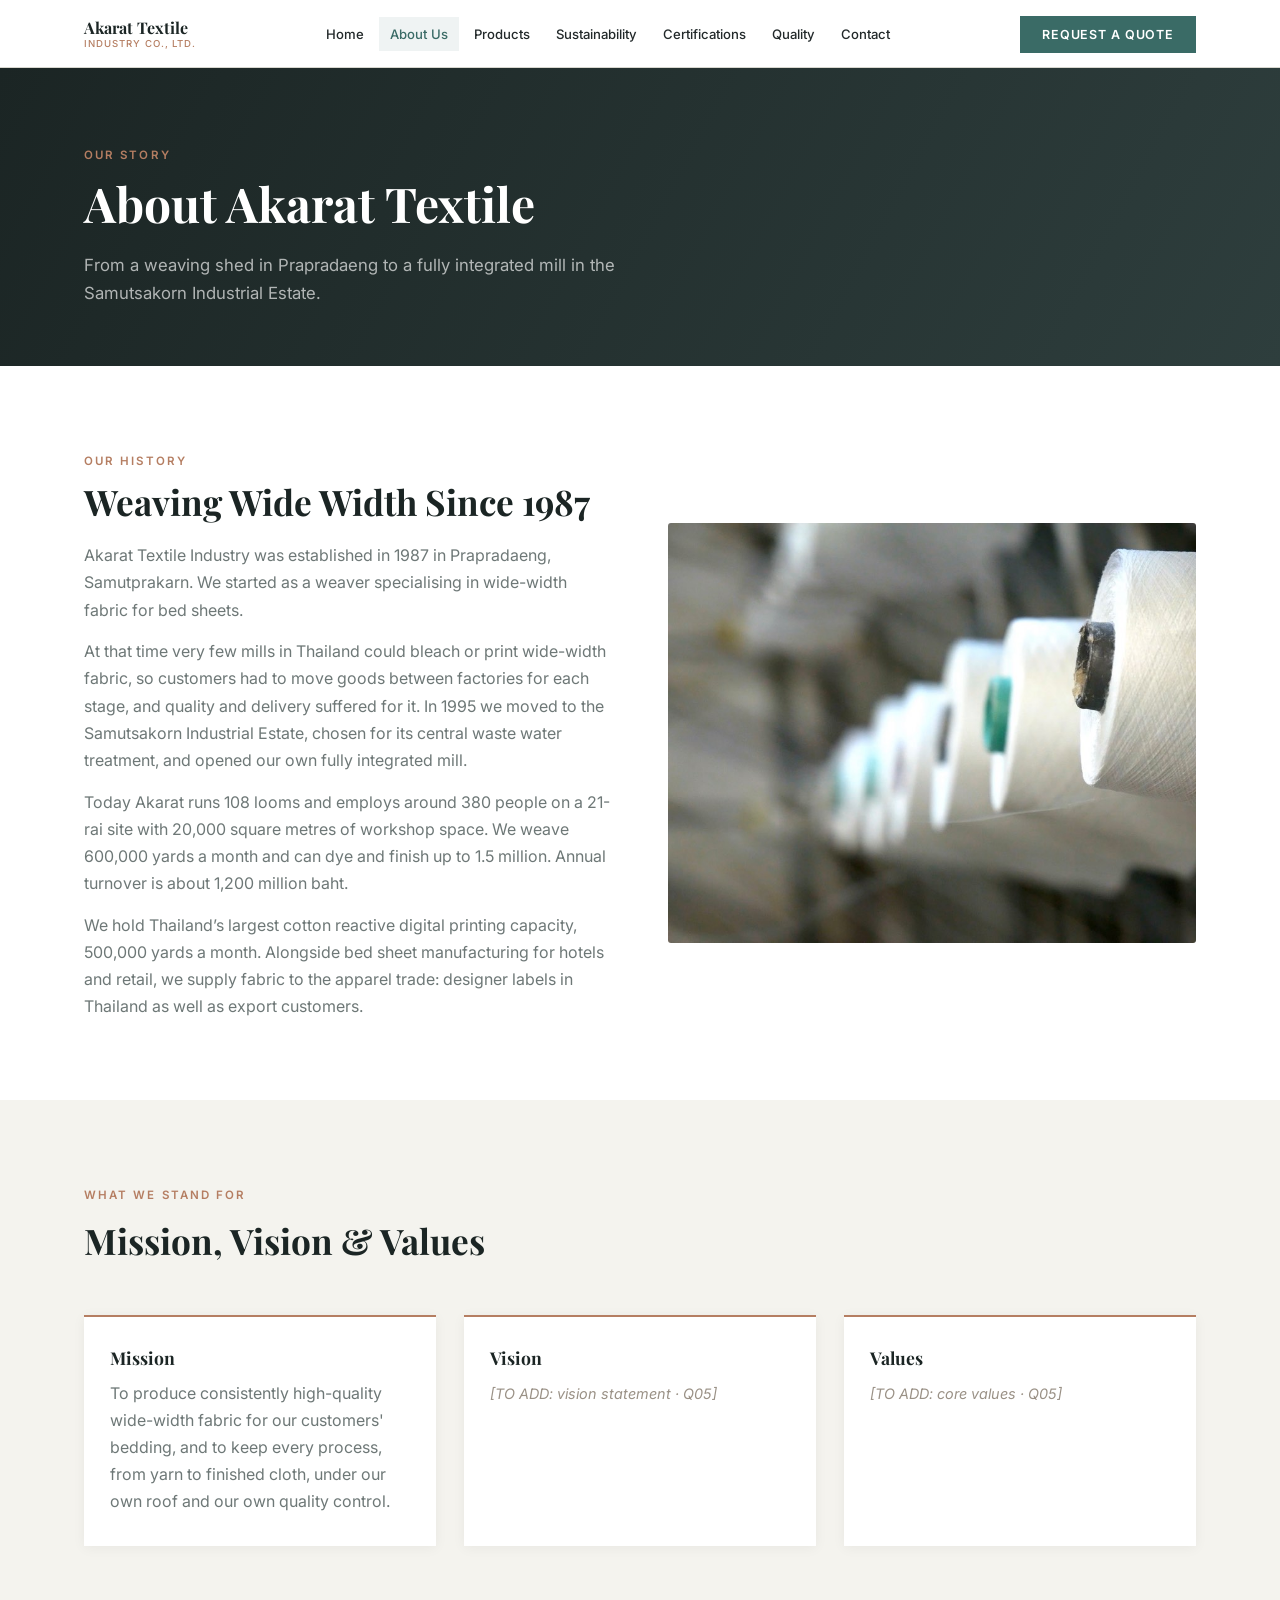
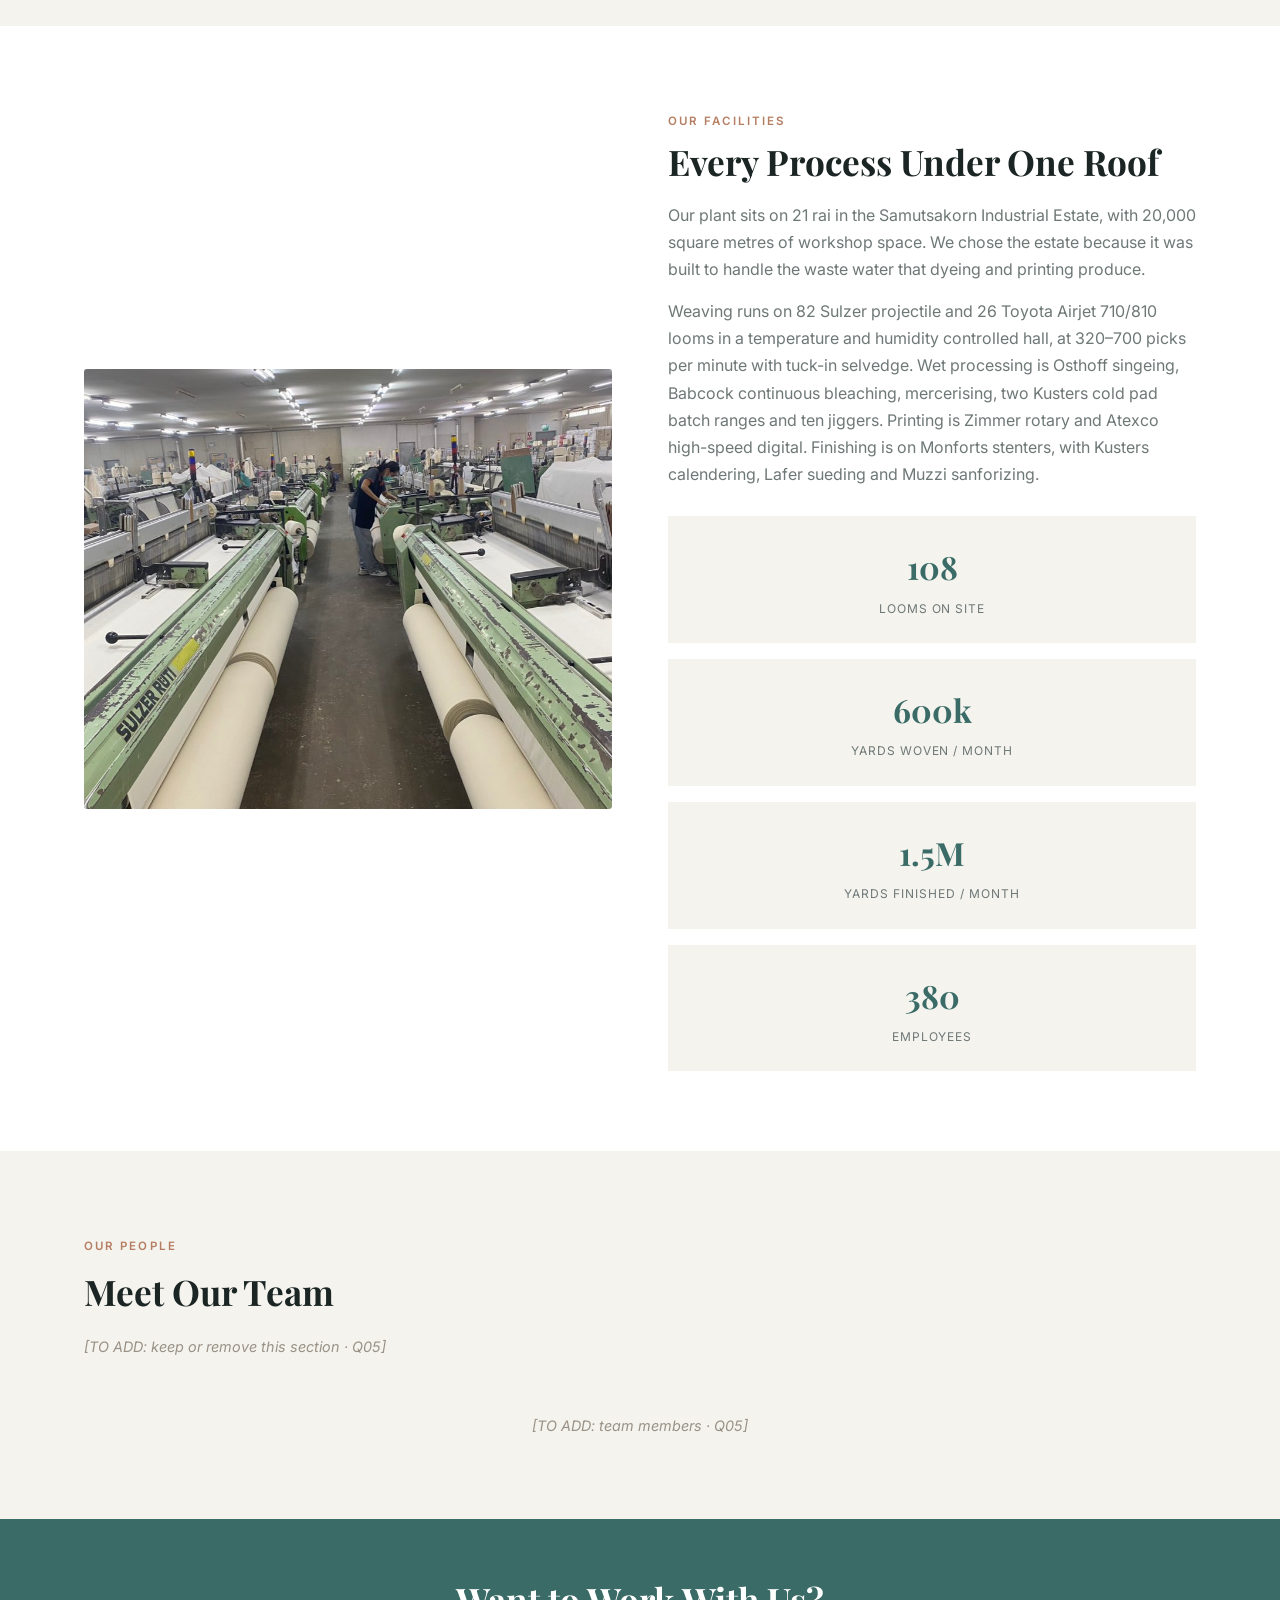
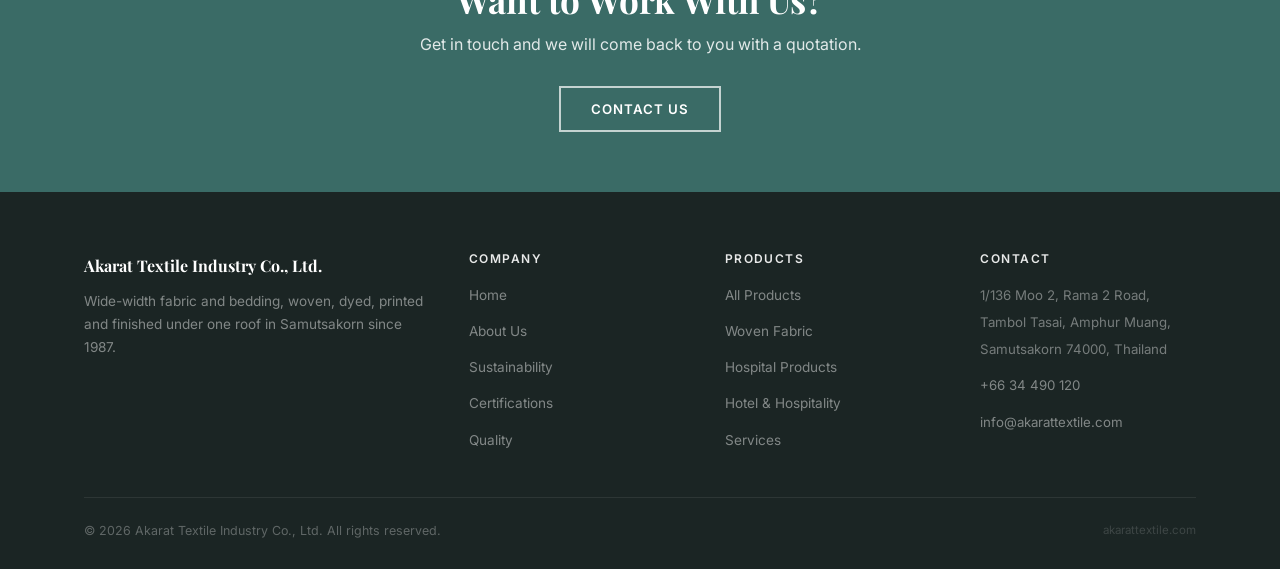
==== commit d141fb18: "Give every h2 a bottom margin instead of only the blocks with their own rule" ====
--- a/about.html
+++ b/about.html
@@ -21,7 +21,7 @@
 <link rel="preconnect" href="https://fonts.googleapis.com">
 <link rel="preconnect" href="https://fonts.gstatic.com" crossorigin>
 <link href="https://fonts.googleapis.com/css2?family=Playfair+Display:ital,wght@0,400;0,600;0,700;1,400&family=Inter:wght@300;400;500;600&display=swap" rel="stylesheet">
-<link rel="stylesheet" href="assets/styles.css?v=20261118b">
+<link rel="stylesheet" href="assets/styles.css?v=20261118d">
 </head>
 <body>
 
@@ -220,6 +220,6 @@
   </div>
 </footer>
 
-<script src="assets/site.js?v=20261118b"></script>
+<script src="assets/site.js?v=20261118d"></script>
 </body>
 </html>
--- a/assets/styles.css
+++ b/assets/styles.css
@@ -37,7 +37,7 @@
    ================================================================ */
 h1,h2,h3,h4,h5 { font-family: var(--fh); line-height: 1.2; color: var(--primary); }
 h1 { font-size: clamp(2rem, 4.5vw, 3rem); }
-h2 { font-size: clamp(1.5rem, 3vw, 2.2rem); }
+h2 { font-size: clamp(1.5rem, 3vw, 2.2rem); margin-bottom: 19px; }
 h3 { font-size: 1.3rem; }
 h4 { font-size: 1rem; font-family: var(--fb); font-weight: 600; }
 p  { color: var(--muted); margin-bottom: .9rem; }
@@ -63,8 +63,6 @@
 .sec-dark h1,.sec-dark h2,.sec-dark h3,.sec-dark h4 { color: var(--white); }
 .sec-dark p { color: rgba(255,255,255,.65); }
 .sec-header { text-align: left; max-width: 640px; margin: 0 0 52px; }
-/* Breathing room under a section heading before its standfirst. */
-.sec-header h2 { margin-bottom: 18px; }
 .sec-header .eyebrow { margin-bottom: .9rem; }
 
 .grid-2 { display: grid; grid-template-columns: 1fr 1fr; gap: 56px; align-items: center; }
@@ -317,10 +315,21 @@
 
 .prod-section { padding: 52px 0; border-bottom: 1px solid var(--border); }
 .prod-section:last-child { border-bottom: none; }
-.prod-detail { display: grid; grid-template-columns: 1fr 1fr; gap: 52px; align-items: start; }
+.prod-detail { display: grid; grid-template-columns: 1fr 1.14fr; gap: 56px; align-items: start; }
 .prod-detail.reverse .prod-detail-img { order: 2; }
 .prod-detail.reverse .prod-detail-body { order: 1; }
-.prod-detail-img { border-radius: var(--radius); overflow: hidden; }
+/* The tracks are positional, so a reversed row needs them swapped too, or the
+   photo would take the wider of the two columns. */
+.prod-detail.reverse { grid-template-columns: 1.14fr 1fr; }
+/* The photo travels with the text instead of leaving a tall gap beside a long
+   spec table. Height is set here, not inline, so one value governs every row. */
+.prod-detail-img {
+  border-radius: var(--radius); overflow: hidden;
+  height: 500px; position: sticky; top: 92px;
+}
+
+/* The eyebrow is inline-block by default; as a block it owns its own line. */
+.prod-detail-body .eyebrow { display: block; margin-bottom: 11px; }
 
 .spec-table { width: 100%; border-collapse: collapse; margin-top: 18px; font-size: .84rem; }
 .spec-table th, .spec-table td {
@@ -520,9 +529,11 @@
   .grid-2 { grid-template-columns: 1fr; gap: 32px; }
   .grid-3 { grid-template-columns: 1fr 1fr; }
   .grid-4 { grid-template-columns: 1fr 1fr; }
-  .prod-detail { grid-template-columns: 1fr; }
+  .prod-detail, .prod-detail.reverse { grid-template-columns: 1fr; gap: 32px; }
   .prod-detail.reverse .prod-detail-img { order: 0; }
   .prod-detail.reverse .prod-detail-body { order: 0; }
+  /* Stacked: a sticky photo would hold still while its own text scrolls past. */
+  .prod-detail-img { position: static; height: 320px; }
   .hero-stats { gap: 28px; }
 }
 @media (max-width: 600px) {
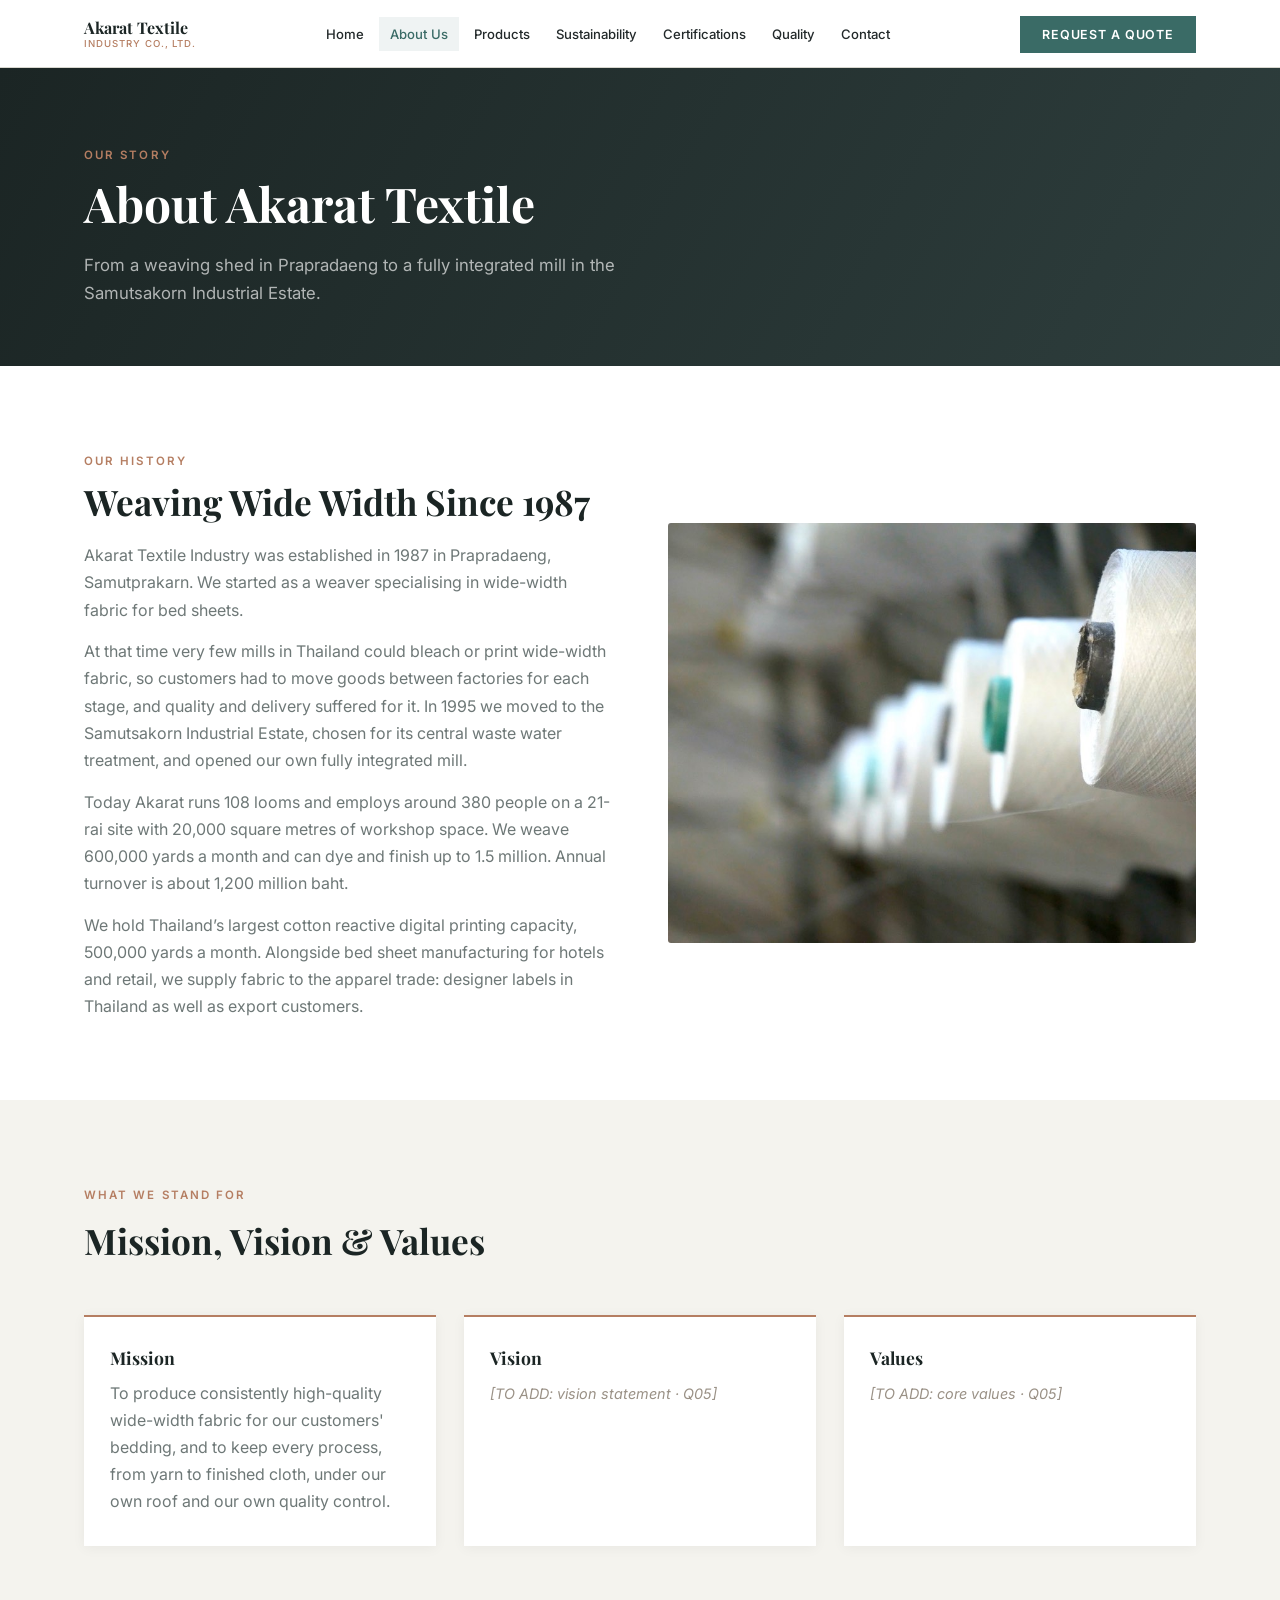
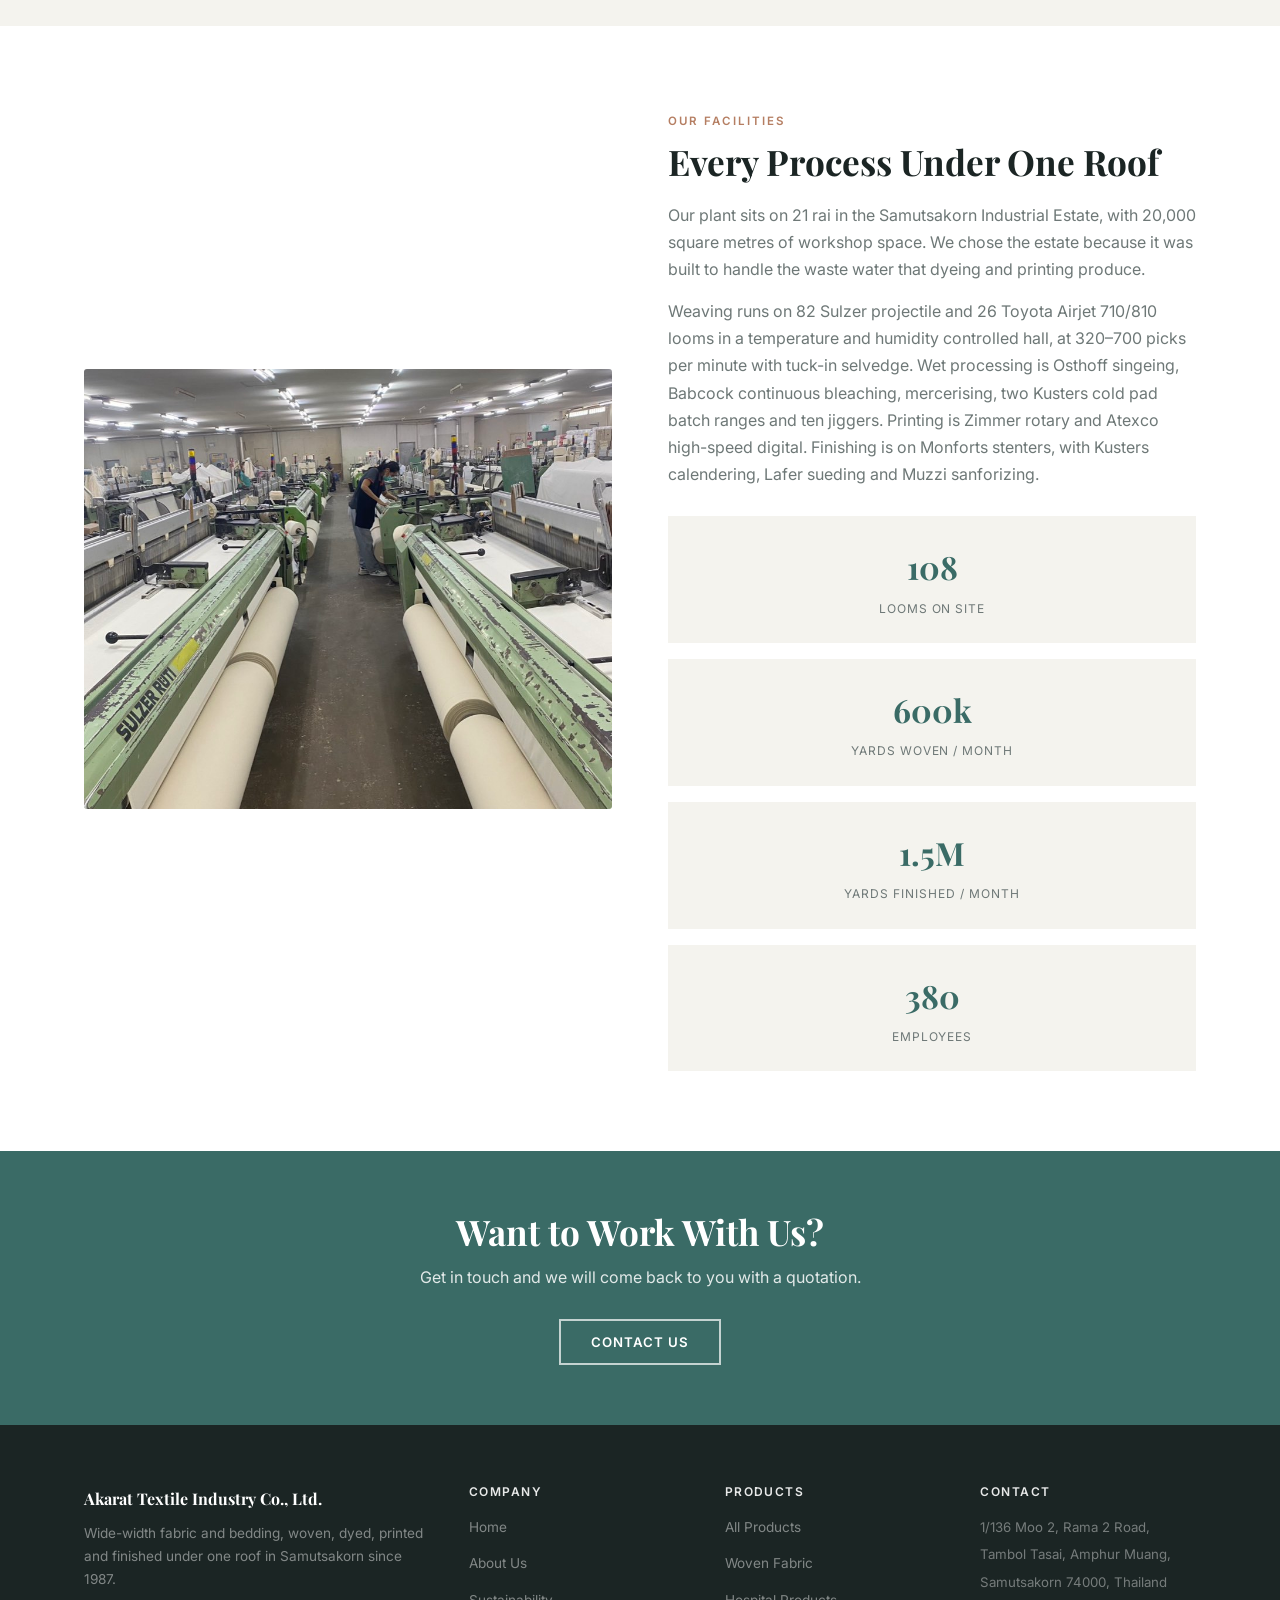
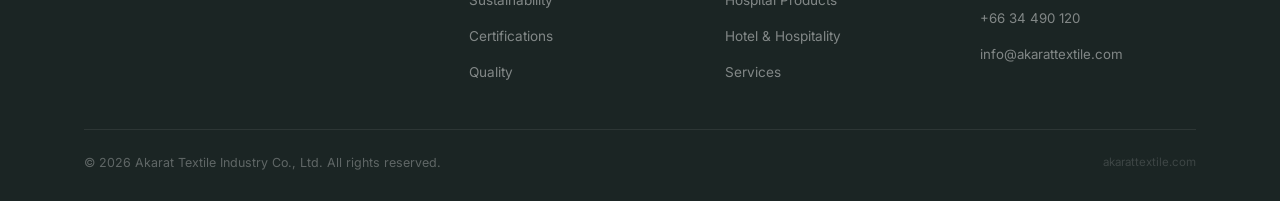
==== commit 8f1fc447: "Remove the placeholder team section from the About page" ====
--- a/about.html
+++ b/about.html
@@ -154,18 +154,6 @@
     </div>
   </section>
 
-  <!-- Team -->
-  <section class="section sec-light">
-    <div class="wrap">
-      <div class="sec-header">
-        <span class="eyebrow" data-en="Our People" data-th="ทีมของเรา">Our People</span>
-        <h2 data-en="Meet Our Team" data-th="พบกับทีมของเรา">Meet Our Team</h2>
-        <p><span class="to-add">[TO ADD: keep or remove this section · Q05]</span></p>
-      </div>
-      <p style="text-align:center;max-width:500px;margin:0 auto;"><span class="to-add">[TO ADD: team members · Q05]</span></p>
-    </div>
-  </section>
-
   <!-- CTA -->
   <section class="cta-banner">
     <div class="wrap">
